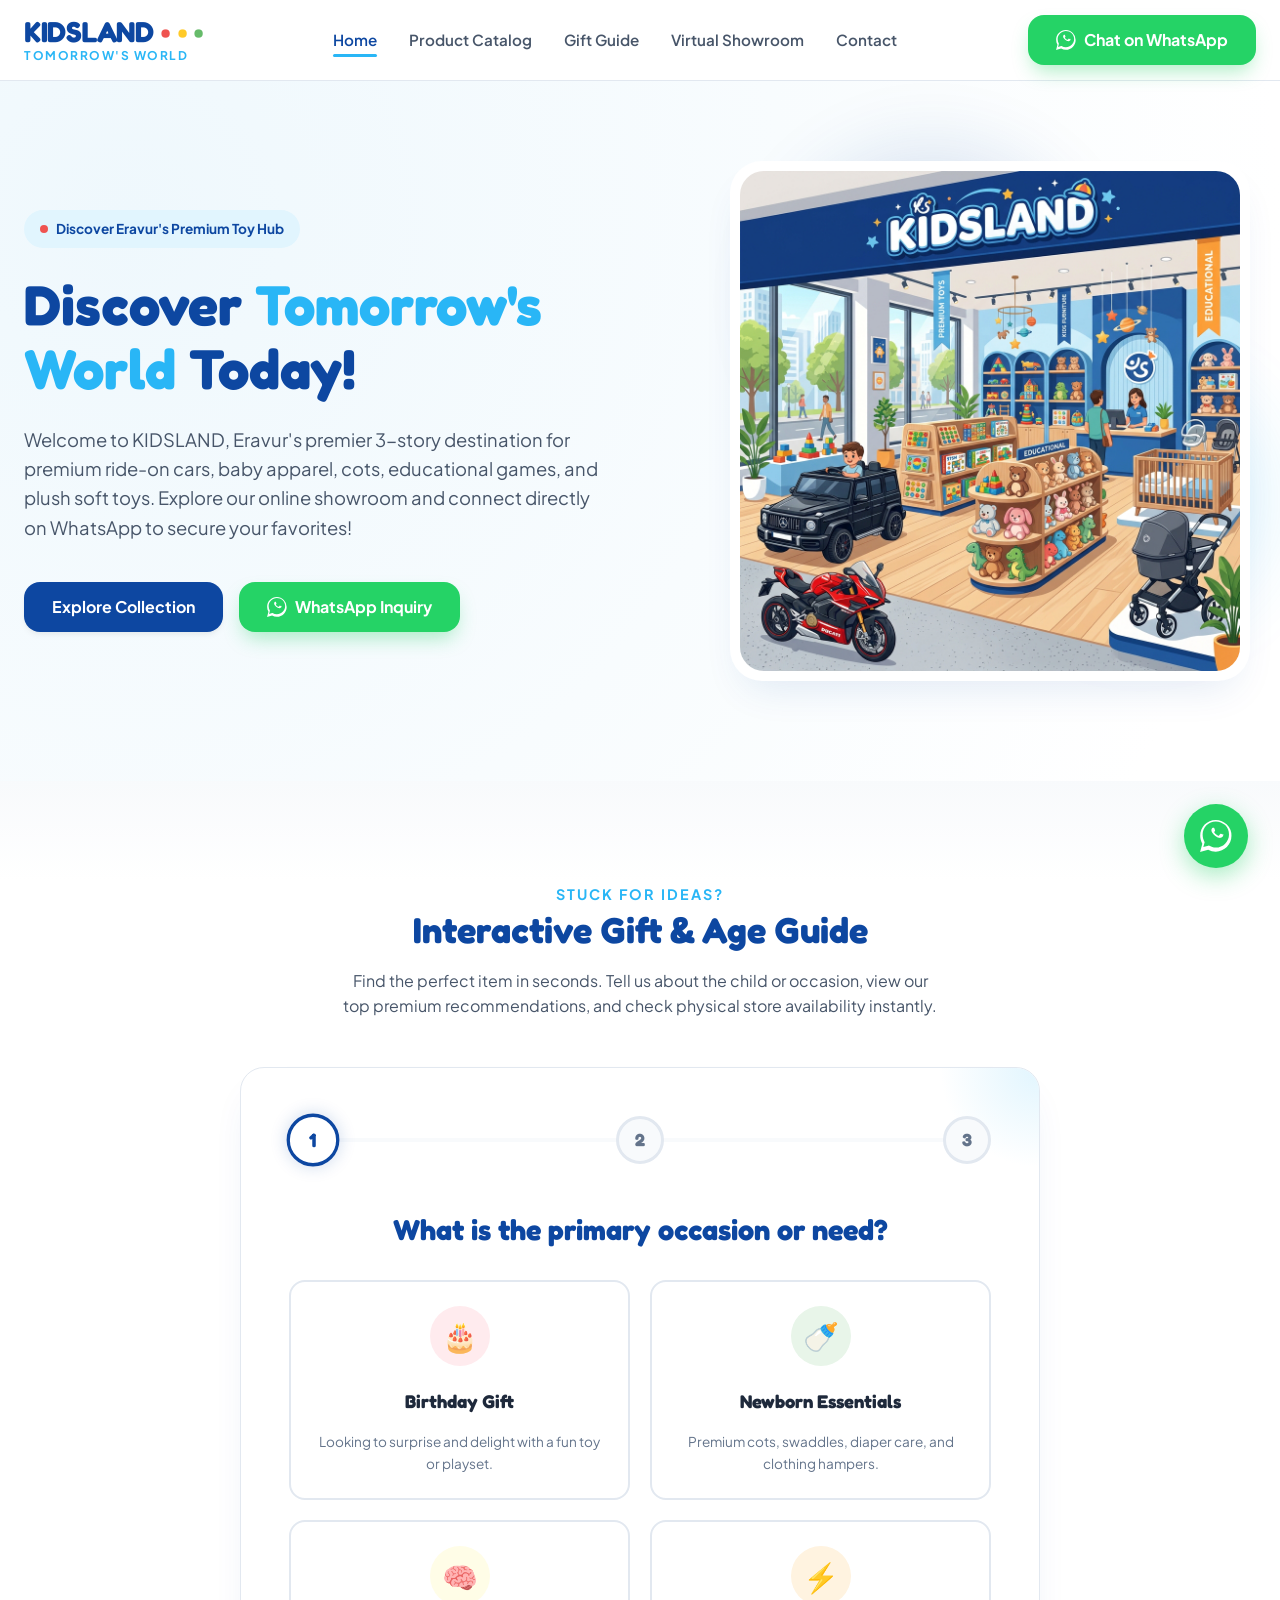
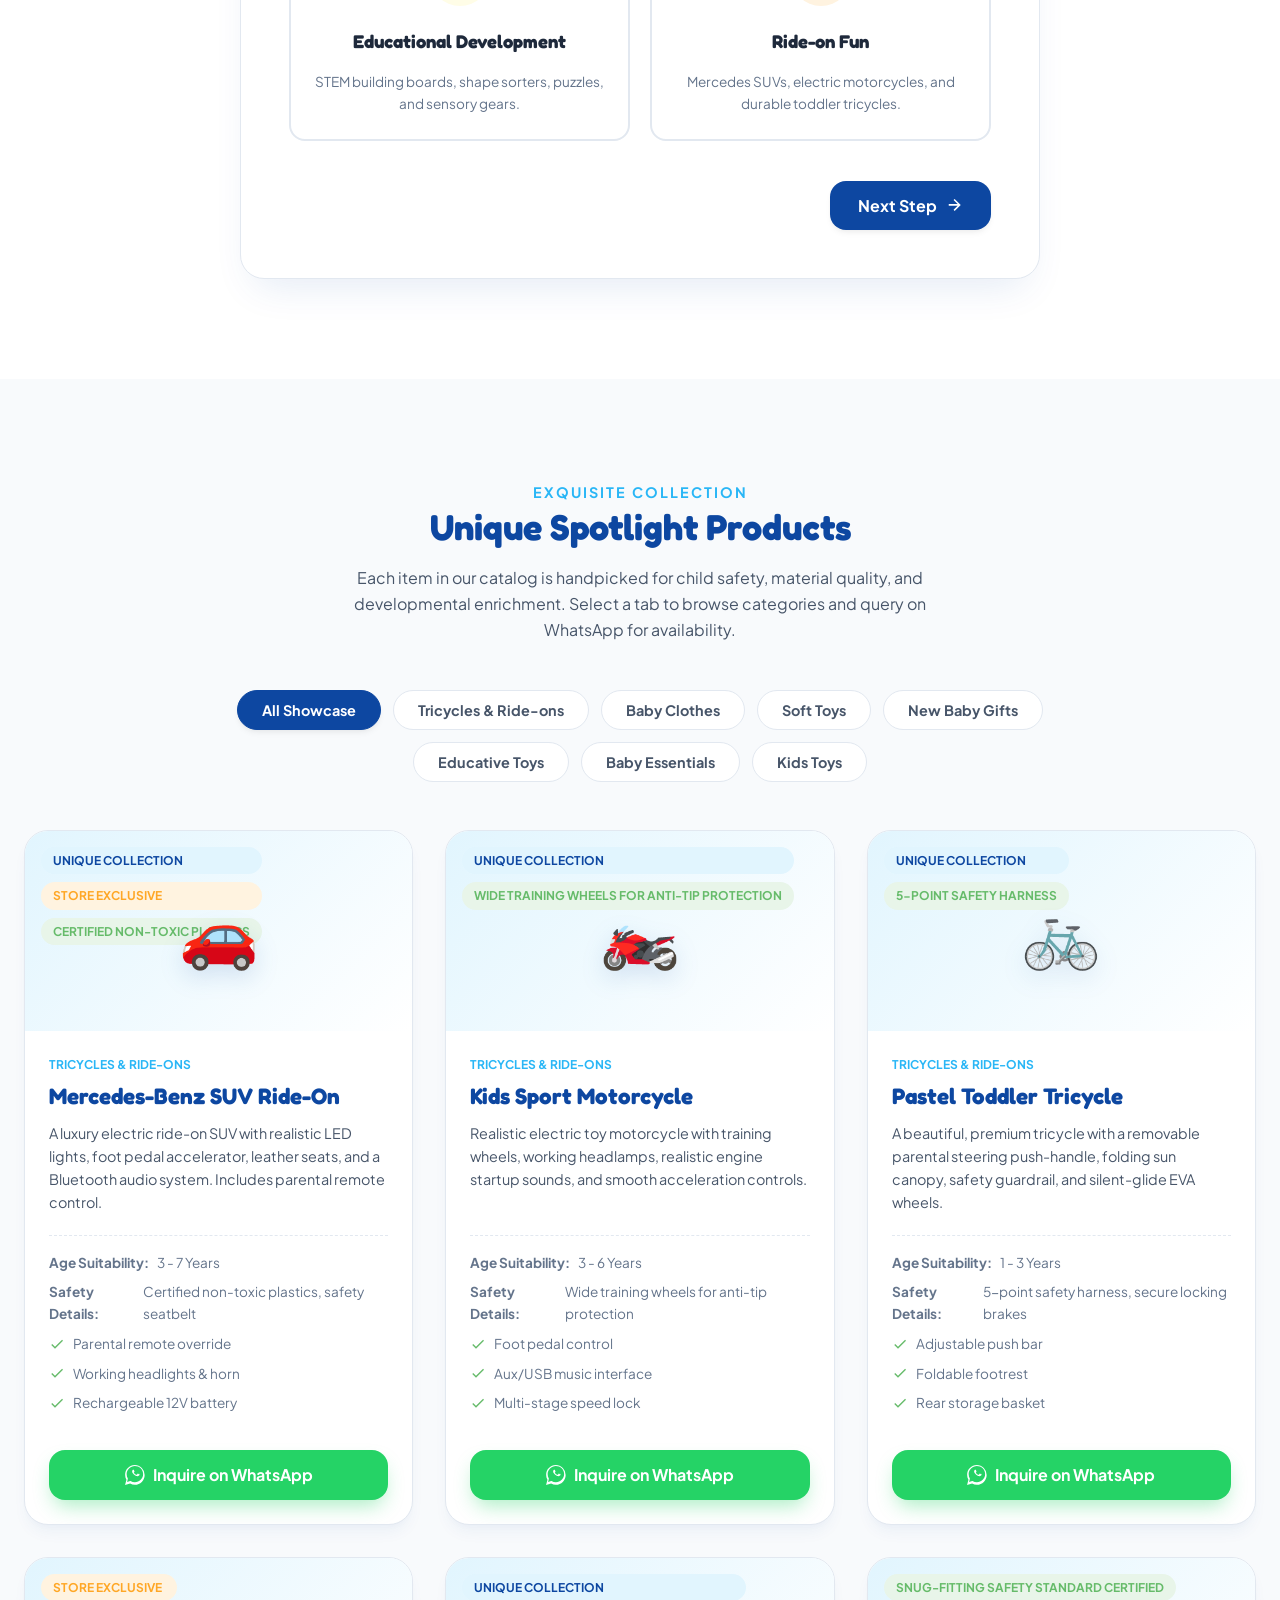
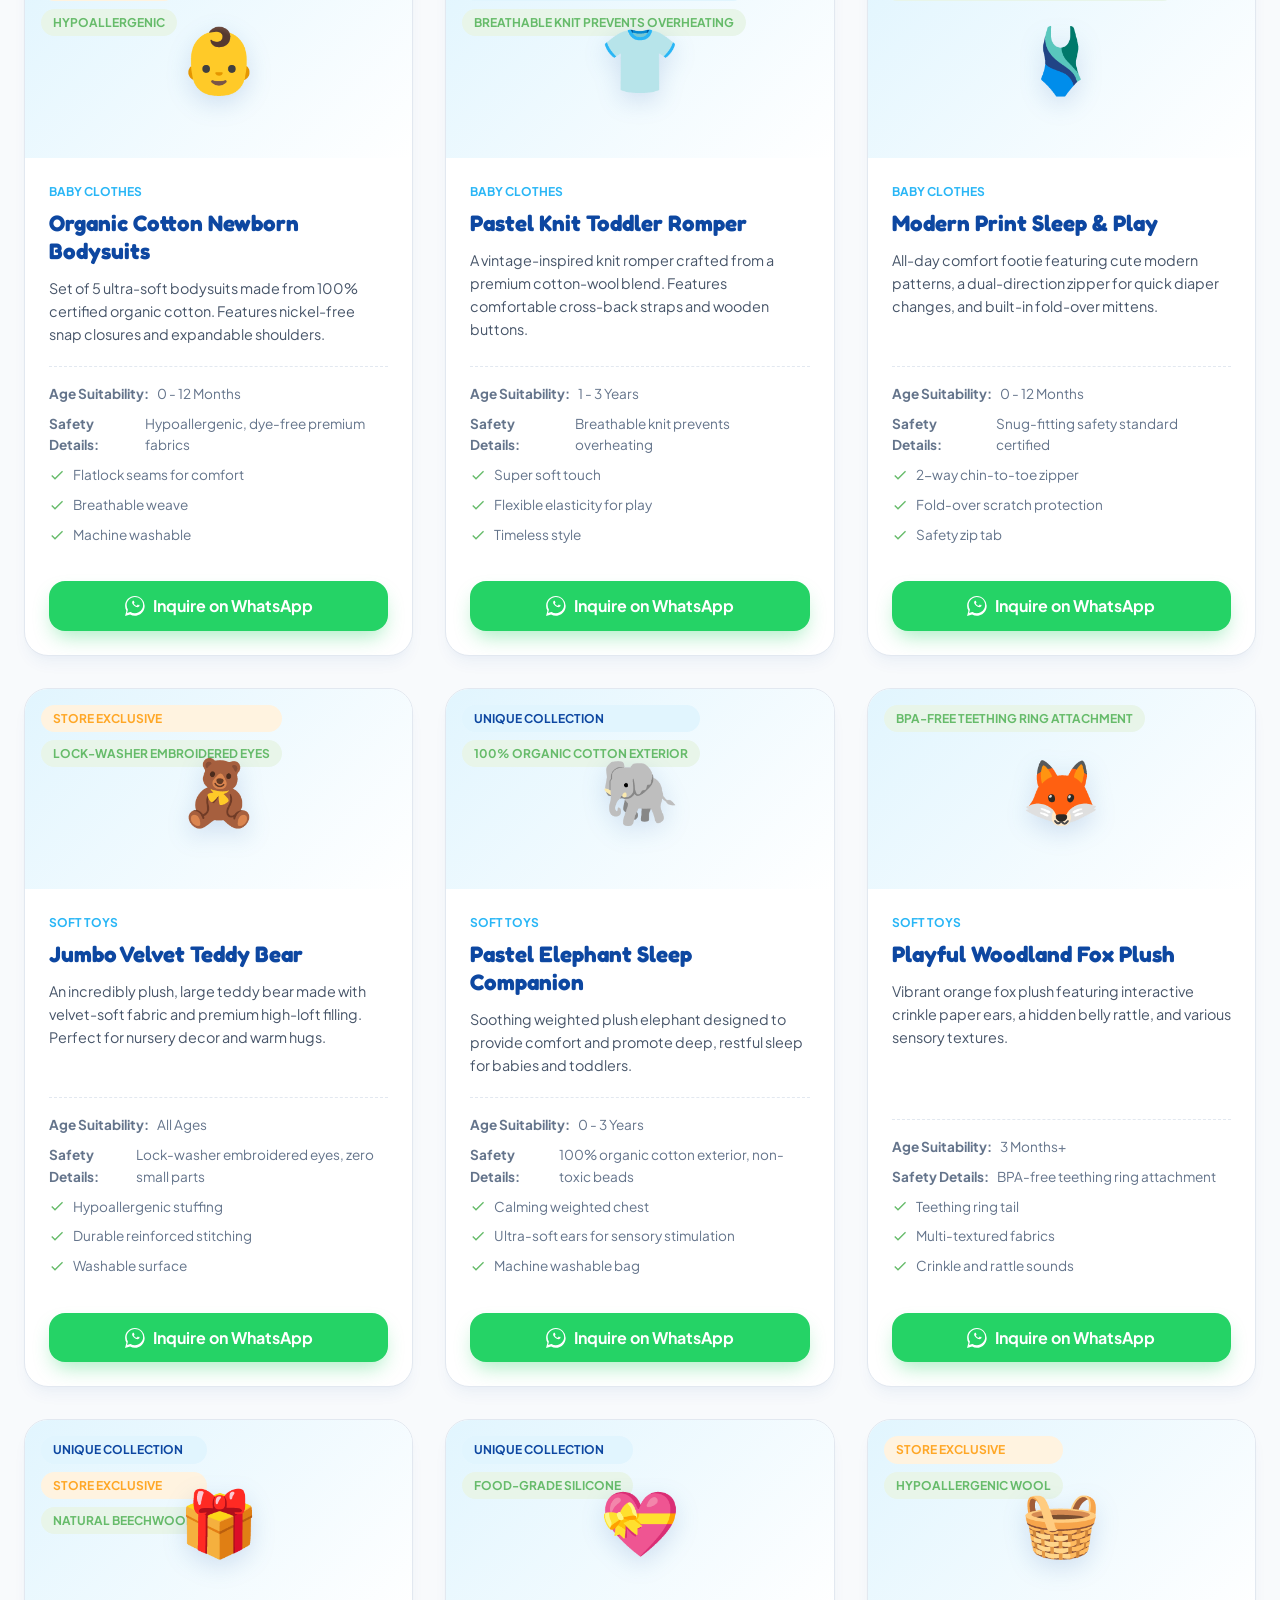
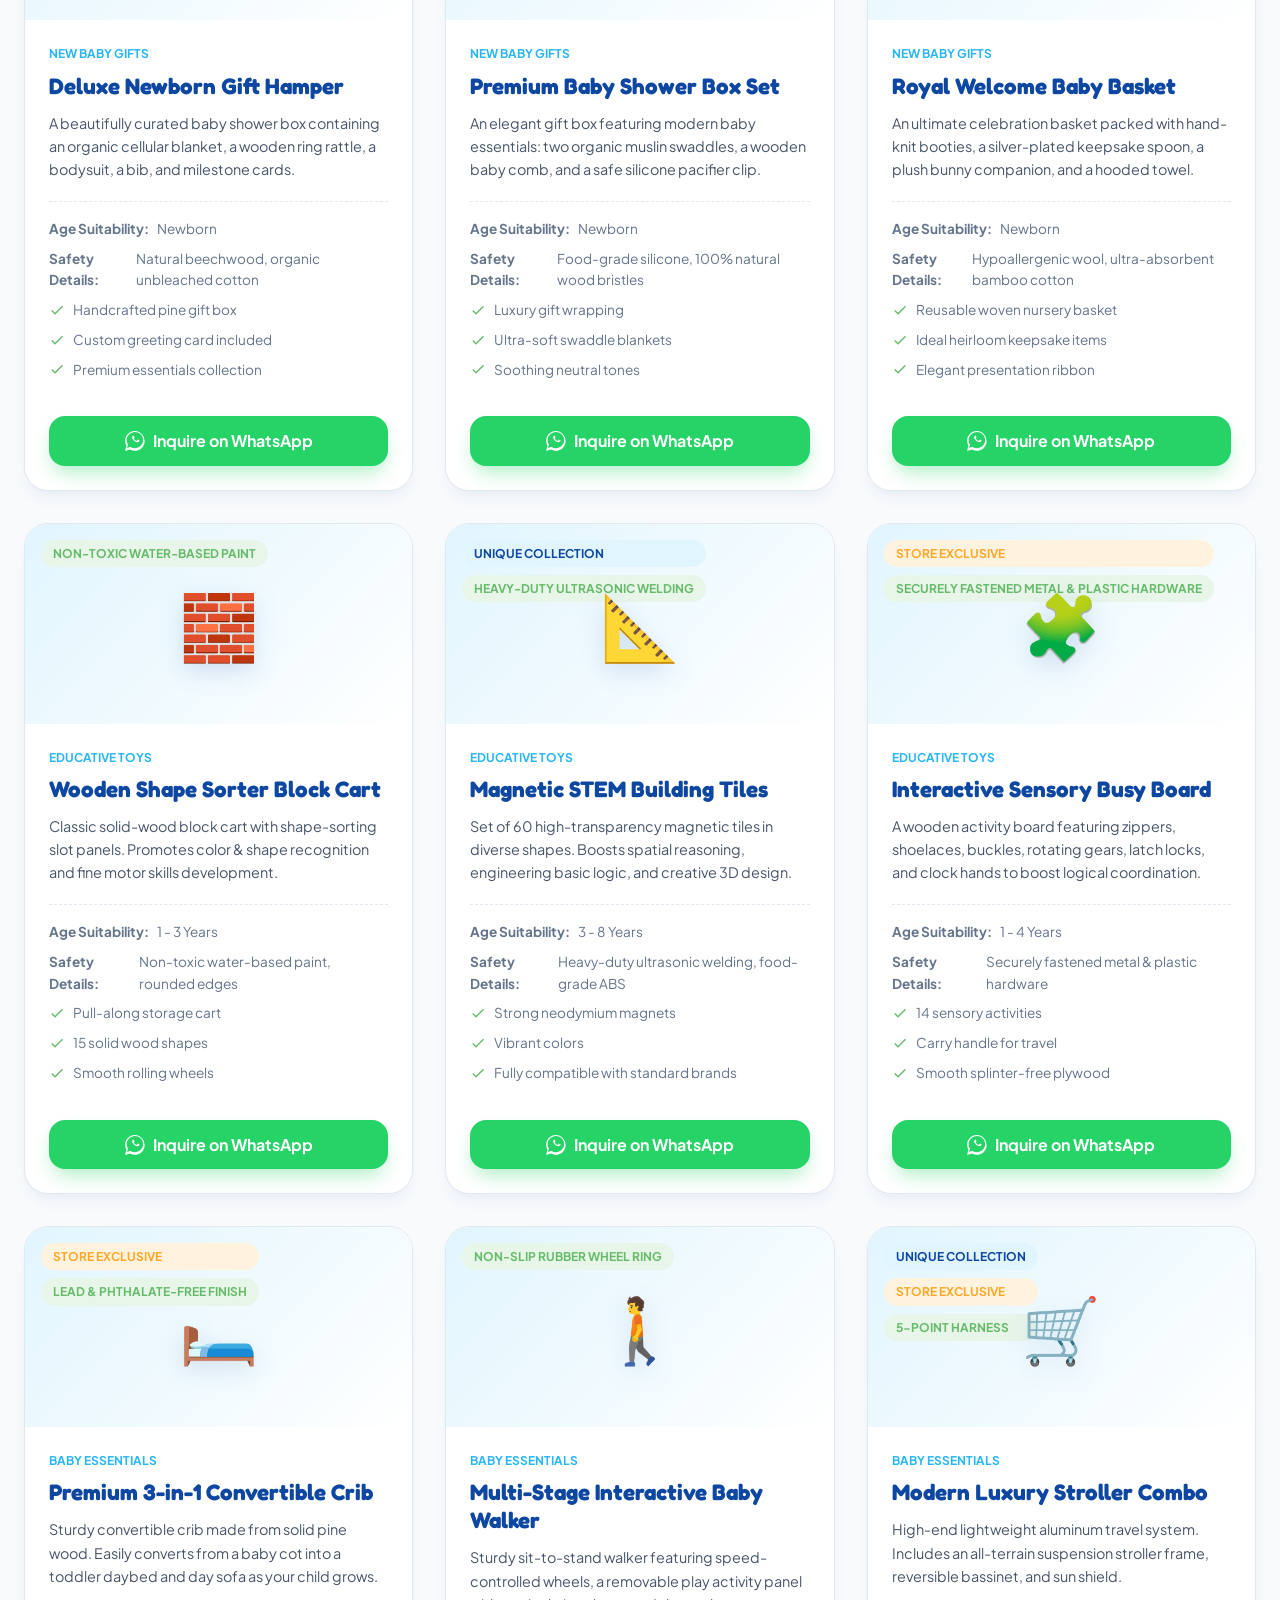
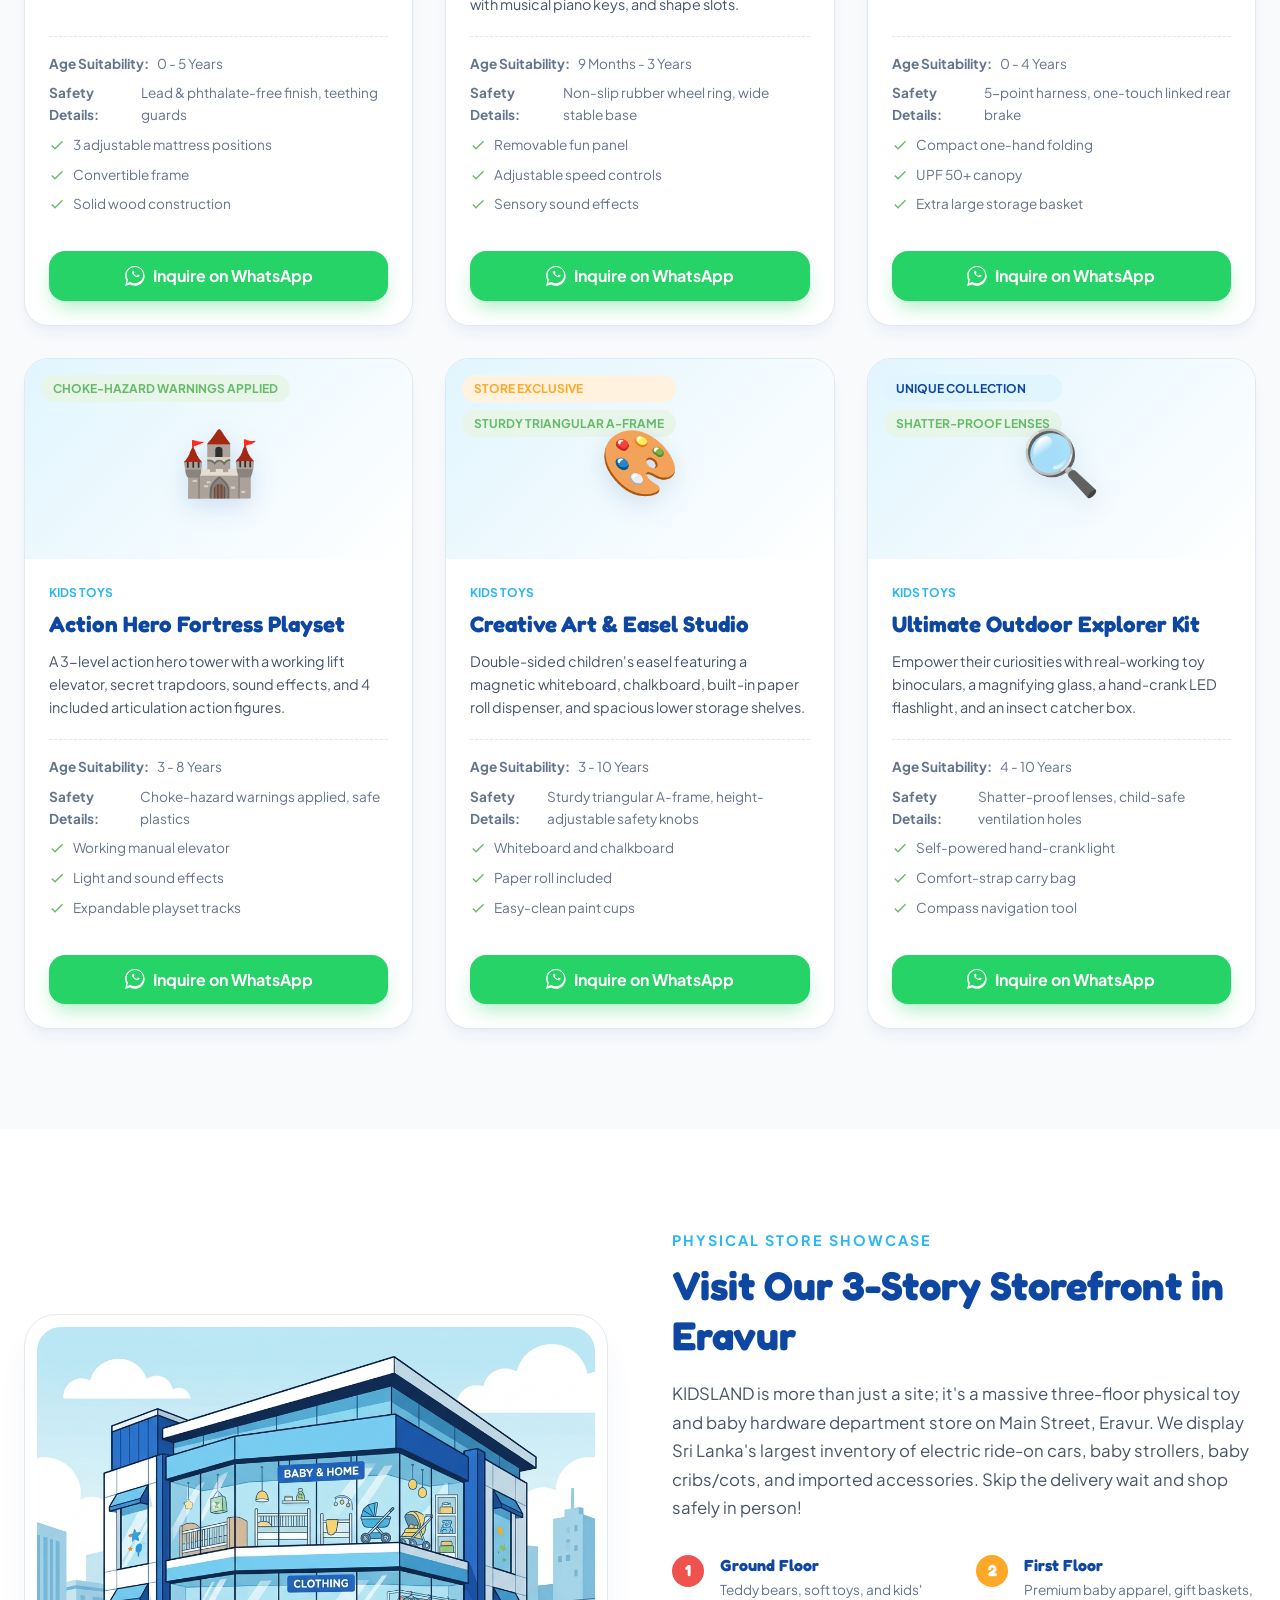
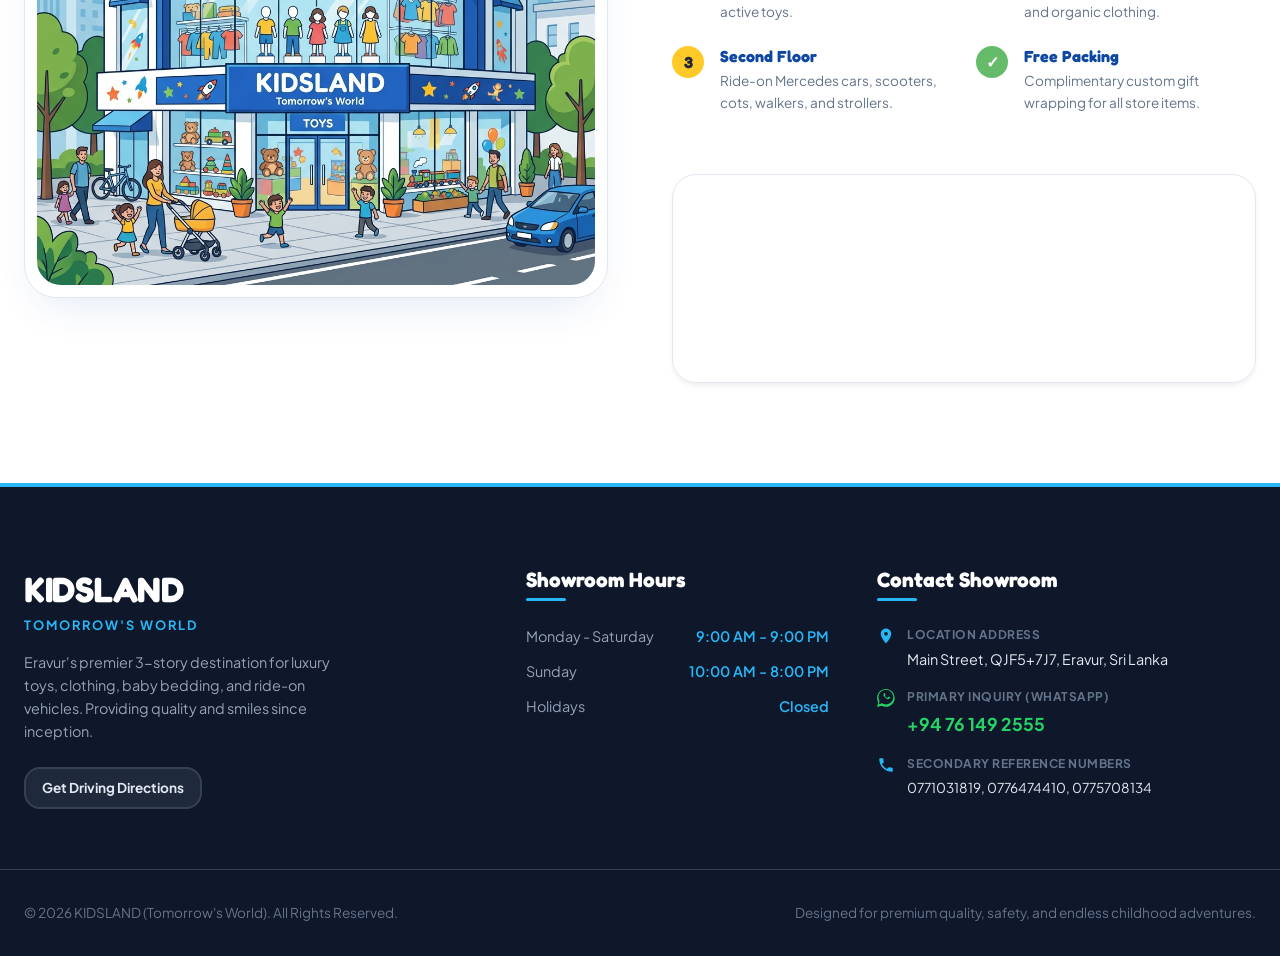
==== index.html @ 06175799 "Initial commit of Kids land" ====
<!DOCTYPE html>
<html lang="en">
<head>
  <meta charset="UTF-8">
  <meta name="viewport" content="width=device-width, initial-scale=1.0">
  <title>KIDSLAND - Tomorrow's World | Premium Toy Showroom & Baby Essentials</title>
  
  <!-- SEO Meta Tags -->
  <meta name="description" content="Discover Kids Land (Tomorrow's World) in Eravur, Sri Lanka. Explore three floors of premium kids' toys, ride-ons, baby clothes, cots, and essentials. Inquire on WhatsApp today.">
  <meta name="keywords" content="Kidsland Eravur, Tomorrows World Eravur, baby toys Eravur, premium baby cots Sri Lanka, kids ride on cars Eravur, baby clothes Eravur, Sri Lanka baby shop">
  <meta name="author" content="KIDSLAND">
  
  <!-- Open Graph / Facebook -->
  <meta property="og:type" content="website">
  <meta property="og:title" content="KIDSLAND - Tomorrow's World | Premium Toy Showroom">
  <meta property="og:description" content="Eravur's premier 3-story destination for premium kids' toys, ride-on cars, baby essentials, and gifts. Explore our showroom and inquire instantly on WhatsApp.">
  <meta property="og:image" content="assets/hero_showroom.png">
  
  <!-- Stylesheets -->
  <link rel="stylesheet" href="styles.css">
  
  <!-- Favicon placeholder (Uses high quality emoji svg) -->
  <link rel="icon" href="data:image/svg+xml,<svg xmlns=%22http://www.w3.org/2000/svg%22 viewBox=%220 0 100 100%22><text y=%22.9em%22 font-size=%2290%22>🧸</text></svg>">

  <!-- Local SEO Structured Data Schema -->
  <script type="application/ld+json">
  {
    "@context": "https://schema.org",
    "@type": "LocalBusiness",
    "name": "KIDSLAND",
    "alternateName": "Tomorrow's World",
    "image": [
      "https://www.yourdomain.com/assets/hero_showroom.png",
      "https://www.yourdomain.com/assets/storefront.png"
    ],
    "@id": "https://www.yourdomain.com/#localbusiness",
    "url": "https://www.yourdomain.com/",
    "telephone": "+94761492555",
    "priceRange": "$$",
    "address": {
      "@type": "PostalAddress",
      "streetAddress": "Main Street, QJF5+7J7",
      "addressLocality": "Eravur",
      "addressRegion": "Eastern Province",
      "postalCode": "30300",
      "addressCountry": "LK"
    },
    "geo": {
      "@type": "GeoCoordinates",
      "latitude": 7.773030,
      "longitude": 81.609062
    },
    "openingHoursSpecification": [
      {
        "@type": "OpeningHoursSpecification",
        "dayOfWeek": [
          "Monday",
          "Tuesday",
          "Wednesday",
          "Thursday",
          "Friday",
          "Saturday"
        ],
        "opens": "09:00",
        "closes": "21:00"
      },
      {
        "@type": "OpeningHoursSpecification",
        "dayOfWeek": "Sunday",
        "opens": "10:00",
        "closes": "20:00"
      }
    ],
    "contactPoint": {
      "@type": "ContactPoint",
      "telephone": "+94761492555",
      "contactType": "customer service",
      "contactOption": "WhatsAppInquiry",
      "availableLanguage": ["English", "Tamil", "Sinhala"]
    }
  }
  </script>
</head>
<body>

  <!-- Sticky Header & Navigation -->
  <header>
    <div class="container navbar">
      <a href="#" class="logo-container" id="logo">
        <h1 class="logo-main">
          KIDSLAND
          <span class="dot-red">•</span>
          <span class="dot-yellow">•</span>
          <span class="dot-green">•</span>
        </h1>
        <span class="logo-tagline">Tomorrow's World</span>
      </a>

      <nav>
        <ul class="nav-menu">
          <li><a href="#" class="nav-link active">Home</a></li>
          <li><a href="#showcase" class="nav-link">Product Catalog</a></li>
          <li><a href="#guide" class="nav-link">Gift Guide</a></li>
          <li><a href="#about" class="nav-link">Virtual Showroom</a></li>
          <li><a href="#contact" class="nav-link">Contact</a></li>
        </ul>
      </nav>

      <div class="nav-actions">
        <!-- Main WhatsApp Header CTA -->
        <a href="https://wa.me/94761492555?text=Hi%20Kidsland!%20I'm%20visiting%20your%20website%20and%20would%20like%20to%20chat%20about%20your%20latest%20arrivals." 
           target="_blank" 
           class="btn btn-whatsapp" 
           id="header-wa-cta">
          <svg viewBox="0 0 24 24"><path d="M.057 24l1.687-6.163c-1.041-1.804-1.588-3.849-1.587-5.946C.057 5.284 5.342 0 11.83 0c3.143.001 6.097 1.226 8.318 3.45A11.758 11.758 0 0 1 23.596 11.89c0 6.55-5.286 11.834-11.776 11.834-1.996-.001-3.957-.512-5.711-1.488L0 24zm6.59-4.837c1.66.986 3.298 1.503 5.233 1.504 5.438 0 9.864-4.422 9.866-9.859.001-2.634-1.023-5.11-2.883-6.97C16.945 2.08 14.476 1.055 11.84 1.055c-5.442 0-9.87 4.425-9.872 9.863-.001 2.01.523 3.978 1.52 5.715l-.994 3.633 3.731-.979zm11.168-7.836c-.29-.146-1.718-.847-1.984-.943-.265-.097-.459-.146-.653.146-.193.29-.75.943-.919 1.137-.168.193-.337.217-.627.072-1.288-.644-2.126-1.127-2.966-2.57-.223-.383.223-.356.638-1.182.073-.146.037-.272-.018-.383-.056-.11-.459-1.109-.628-1.517-.165-.397-.333-.343-.459-.349-.118-.006-.254-.007-.39-.007-.136 0-.356.051-.543.255-.187.204-.714.698-.714 1.701 0 1.004.73 1.974.832 2.11.102.136 1.436 2.193 3.479 3.073.486.209.865.334 1.161.428.489.155.934.133 1.286.08.392-.058 1.717-.701 1.959-1.378.243-.677.243-1.258.17-1.378-.073-.121-.265-.193-.555-.339z"/></svg>
          Chat on WhatsApp
        </a>
        <button class="mobile-menu-btn" aria-label="Toggle Menu">
          <span></span>
          <span></span>
          <span></span>
        </button>
      </div>
    </div>
  </header>

  <!-- Hero Section -->
  <section class="hero-section" id="home">
    <div class="container hero-grid">
      <div class="hero-content">
        <div class="hero-badge">
          <span></span> Discover Eravur's Premium Toy Hub
        </div>
        <h2 class="hero-title">Discover <span>Tomorrow's World</span> Today!</h2>
        <p class="hero-description">
          Welcome to KIDSLAND, Eravur's premier 3-story destination for premium ride-on cars, baby apparel, cots, educational games, and plush soft toys. Explore our online showroom and connect directly on WhatsApp to secure your favorites!
        </p>
        <div class="hero-actions">
          <a href="#showcase" class="btn btn-primary" id="hero-explore-btn">Explore Collection</a>
          <a href="https://wa.me/94761492555?text=Hi%20Kidsland!%20I%20saw%20your%20digital%20showroom.%20I%20would%20like%20to%20inquire%20about%20your%20product%20ranges%20and%20stock." 
             target="_blank" 
             class="btn btn-whatsapp" 
             id="hero-wa-inquiry">
            <svg viewBox="0 0 24 24"><path d="M.057 24l1.687-6.163c-1.041-1.804-1.588-3.849-1.587-5.946C.057 5.284 5.342 0 11.83 0c3.143.001 6.097 1.226 8.318 3.45A11.758 11.758 0 0 1 23.596 11.89c0 6.55-5.286 11.834-11.776 11.834-1.996-.001-3.957-.512-5.711-1.488L0 24zm6.59-4.837c1.66.986 3.298 1.503 5.233 1.504 5.438 0 9.864-4.422 9.866-9.859.001-2.634-1.023-5.11-2.883-6.97C16.945 2.08 14.476 1.055 11.84 1.055c-5.442 0-9.87 4.425-9.872 9.863-.001 2.01.523 3.978 1.52 5.715l-.994 3.633 3.731-.979zm11.168-7.836c-.29-.146-1.718-.847-1.984-.943-.265-.097-.459-.146-.653.146-.193.29-.75.943-.919 1.137-.168.193-.337.217-.627.072-1.288-.644-2.126-1.127-2.966-2.57-.223-.383.223-.356.638-1.182.073-.146.037-.272-.018-.383-.056-.11-.459-1.109-.628-1.517-.165-.397-.333-.343-.459-.349-.118-.006-.254-.007-.39-.007-.136 0-.356.051-.543.255-.187.204-.714.698-.714 1.701 0 1.004.73 1.974.832 2.11.102.136 1.436 2.193 3.479 3.073.486.209.865.334 1.161.428.489.155.934.133 1.286.08.392-.058 1.717-.701 1.959-1.378.243-.677.243-1.258.17-1.378-.073-.121-.265-.193-.555-.339z"/></svg>
            WhatsApp Inquiry
          </a>
        </div>
      </div>
      <div class="hero-visual">
        <div class="hero-image-wrapper">
          <img src="assets/hero_showroom.png" alt="Kids Land Showroom Illustration" class="hero-image">
        </div>
        <div class="hero-bg-shapes">
          <div class="shape shape-1"></div>
          <div class="shape shape-2"></div>
        </div>
      </div>
    </div>
  </section>

  <!-- Interactive Age & Gift Guide -->
  <section class="guide-section" id="guide">
    <div class="container">
      <div class="text-center">
        <span class="section-subtitle">Stuck for ideas?</span>
        <h2 class="section-title">Interactive Gift & Age Guide</h2>
        <p class="section-description">
          Find the perfect item in seconds. Tell us about the child or occasion, view our top premium recommendations, and check physical store availability instantly.
        </p>
      </div>

      <div class="wizard-card">
        <!-- Progress Steps -->
        <div class="wizard-progress">
          <div class="progress-line"></div>
          <div class="progress-step active" id="p-step-1">1</div>
          <div class="progress-step" id="p-step-2">2</div>
          <div class="progress-step" id="p-step-3">3</div>
        </div>

        <!-- Step 1: Occasion / Need -->
        <div class="wizard-step active" data-step="1">
          <h3 class="wizard-question">What is the primary occasion or need?</h3>
          <div class="wizard-options">
            <div class="option-card opt-1" data-value="birthday">
              <div class="option-icon">🎂</div>
              <h4 class="option-title">Birthday Gift</h4>
              <p class="option-desc">Looking to surprise and delight with a fun toy or playset.</p>
            </div>
            <div class="option-card opt-2" data-value="newborn">
              <div class="option-icon">🍼</div>
              <h4 class="option-title">Newborn Essentials</h4>
              <p class="option-desc">Premium cots, swaddles, diaper care, and clothing hampers.</p>
            </div>
            <div class="option-card opt-3" data-value="educational">
              <div class="option-icon">🧠</div>
              <h4 class="option-title">Educational Development</h4>
              <p class="option-desc">STEM building boards, shape sorters, puzzles, and sensory gears.</p>
            </div>
            <div class="option-card opt-4" data-value="rideon">
              <div class="option-icon">⚡</div>
              <h4 class="option-title">Ride-on Fun</h4>
              <p class="option-desc">Mercedes SUVs, electric motorcycles, and durable toddler tricycles.</p>
            </div>
          </div>
        </div>

        <!-- Step 2: Age Group -->
        <div class="wizard-step" data-step="2">
          <h3 class="wizard-question">Select the child's age group:</h3>
          <div class="wizard-options">
            <div class="option-card opt-1" data-value="infant">
              <div class="option-icon">🍼</div>
              <h4 class="option-title">Infant (0-12 Months)</h4>
              <p class="option-desc">Cots, sleep companions, soft fabrics, and simple grip rattles.</p>
            </div>
            <div class="option-card opt-2" data-value="toddler">
              <div class="option-icon">🧸</div>
              <h4 class="option-title">Toddler (1-3 Years)</h4>
              <p class="option-desc">Tricycles, shape sorters, plush toys, and rompers.</p>
            </div>
            <div class="option-card opt-3" data-value="preschooler">
              <div class="option-icon">🎨</div>
              <h4 class="option-title">Preschooler (3-5 Years)</h4>
              <p class="option-desc">Ride-ons, STEM tiles, sensory busy boards, and art easels.</p>
            </div>
            <div class="option-card opt-4" data-value="bigkids">
              <div class="option-icon">🎒</div>
              <h4 class="option-title">Big Kids (5+ Years)</h4>
              <p class="option-desc">Action figure fortresses, outdoor kits, and electric motorbikes.</p>
            </div>
          </div>
        </div>

        <!-- Step 3: Recommendation Display -->
        <div class="wizard-step" data-step="3">
          <h3 class="wizard-question">Our Premium Showroom Recommendations</h3>
          <div class="recommendations-container">
            <!-- Dynamic items rendered via JS -->
          </div>
          <button id="wizard-reset-btn" class="btn btn-secondary guide-reset-btn">
            Start Over
          </button>
        </div>

        <!-- Wizard Nav Actions -->
        <div class="wizard-nav">
          <button id="wizard-prev-btn" class="btn btn-secondary" style="visibility: hidden;">
            <svg viewBox="0 0 24 24" width="18" height="18" fill="currentColor" style="transform: rotate(180deg);"><path d="M5 13h11.86l-5.43 5.43 1.42 1.42L21 12 12.85 3.85l-1.42 1.42 5.43 5.43H5v2z"/></svg> 
            Back
          </button>
          <button id="wizard-next-btn" class="btn btn-primary" disabled>
            Next Step 
            <svg viewBox="0 0 24 24" width="18" height="18" fill="currentColor"><path d="M5 13h11.86l-5.43 5.43 1.42 1.42L21 12 12.85 3.85l-1.42 1.42 5.43 5.43H5v2z"/></svg>
          </button>
        </div>
      </div>
    </div>
  </section>

  <!-- Product Showcase & Grid -->
  <section class="showcase-section" id="showcase">
    <div class="container">
      <div class="text-center">
        <span class="section-subtitle">Exquisite collection</span>
        <h2 class="section-title">Unique Spotlight Products</h2>
        <p class="section-description">
          Each item in our catalog is handpicked for child safety, material quality, and developmental enrichment. Select a tab to browse categories and query on WhatsApp for availability.
        </p>
      </div>

      <!-- Tab Categories Navigation -->
      <div class="tab-container">
        <button class="tab-btn active" data-filter="all">All Showcase</button>
        <button class="tab-btn" data-filter="tricycles-rideons">Tricycles & Ride-ons</button>
        <button class="tab-btn" data-filter="baby-clothes">Baby Clothes</button>
        <button class="tab-btn" data-filter="soft-toys">Soft Toys</button>
        <button class="tab-btn" data-filter="baby-gifts">New Baby Gifts</button>
        <button class="tab-btn" data-filter="educative-toys">Educative Toys</button>
        <button class="tab-btn" data-filter="baby-essentials">Baby Essentials</button>
        <button class="tab-btn" data-filter="kids-toys">Kids Toys</button>
      </div>

      <!-- Product Cards Grid -->
      <div class="product-grid">
        <!-- Rendered dynamically by JavaScript -->
      </div>
    </div>
  </section>

  <!-- Store Promotion & Trust Section (3-Story Preview) -->
  <section class="promo-section" id="about">
    <div class="container promo-grid">
      <div class="promo-image-container">
        <img src="assets/storefront.png" alt="Kids Land 3-Story Department Store" class="promo-image">
      </div>
      <div class="promo-content">
        <span class="promo-tagline">Physical Store Showcase</span>
        <h2 class="promo-title">Visit Our 3-Story Storefront in Eravur</h2>
        <p class="promo-desc">
          KIDSLAND is more than just a site; it's a massive three-floor physical toy and baby hardware department store on Main Street, Eravur. We display Sri Lanka's largest inventory of electric ride-on cars, baby strollers, baby cribs/cots, and imported accessories. Skip the delivery wait and shop safely in person!
        </p>

        <!-- Feature Points -->
        <div class="features-grid">
          <div class="feature-item">
            <div class="feature-dot fd-1">1</div>
            <div class="feature-text">
              <h4>Ground Floor</h4>
              <p>Teddy bears, soft toys, and kids' active toys.</p>
            </div>
          </div>
          <div class="feature-item">
            <div class="feature-dot fd-2">2</div>
            <div class="feature-text">
              <h4>First Floor</h4>
              <p>Premium baby apparel, gift baskets, and organic clothing.</p>
            </div>
          </div>
          <div class="feature-item">
            <div class="feature-dot fd-3">3</div>
            <div class="feature-text">
              <h4>Second Floor</h4>
              <p>Ride-on Mercedes cars, scooters, cots, walkers, and strollers.</p>
            </div>
          </div>
          <div class="feature-item">
            <div class="feature-dot fd-4">✓</div>
            <div class="feature-text">
              <h4>Free Packing</h4>
              <p>Complimentary custom gift wrapping for all store items.</p>
            </div>
          </div>
        </div>

        <!-- Google Map Integration -->
        <div class="map-container">
          <iframe 
            src="https://maps.google.com/maps?q=KIDSLAND%20(Tomorrow's%20World)%2C%20QJF5%2B7J7%2C%20Eravur&t=&z=17&ie=UTF8&iwloc=&output=embed" 
            width="100%" 
            height="200" 
            style="border:0;" 
            allowfullscreen="" 
            loading="lazy" 
            referrerpolicy="no-referrer-when-downgrade"
            title="Kids Land Eravur Location Map">
          </iframe>
        </div>
      </div>
    </div>
  </section>

  <!-- Layout-Rich Footer -->
  <footer id="contact">
    <div class="container footer-grid">
      <!-- Brand & Directions -->
      <div class="footer-brand">
        <h3 class="footer-brand-title">KIDSLAND</h3>
        <span class="footer-brand-tagline">Tomorrow's World</span>
        <p class="footer-brand-desc">
          Eravur's premier 3-story destination for luxury toys, clothing, baby bedding, and ride-on vehicles. Providing quality and smiles since inception.
        </p>
        <a href="https://maps.google.com/?q=KIDSLAND%20(Tomorrow's%20World)%2C%20QJF5%2B7J7%2C%20Eravur" 
           target="_blank" 
           class="btn btn-secondary" 
           style="background-color: #1E293B; border-color: #334155; color: #E2E8F0; align-self: flex-start; margin-top: 8px; font-size: 0.85rem; padding: 8px 16px;">
          Get Driving Directions
        </a>
      </div>

      <!-- Opening Hours -->
      <div>
        <h4 class="footer-hours-title">Showroom Hours</h4>
        <ul class="hours-list">
          <li><span>Monday - Saturday</span> <span class="highlight">9:00 AM - 9:00 PM</span></li>
          <li><span>Sunday</span> <span class="highlight">10:00 AM - 8:00 PM</span></li>
          <li><span>Holidays</span> <span class="highlight">Closed</span></li>
        </ul>
      </div>

      <!-- Contact Information -->
      <div>
        <h4 class="footer-contact-title">Contact Showroom</h4>
        <ul class="footer-contact-list">
          <li class="contact-item">
            <div class="contact-icon">
              <!-- Location Icon -->
              <svg viewBox="0 0 24 24"><path d="M12 2C8.13 2 5 5.13 5 9c0 5.25 7 13 7 13s7-7.75 7-13c0-3.87-3.13-7-7-7zm0 9.5c-1.38 0-2.5-1.12-2.5-2.5s1.12-2.5 2.5-2.5 2.5 1.12 2.5 2.5-1.12 2.5-2.5 2.5z"/></svg>
            </div>
            <div class="contact-info">
              <span class="contact-label">Location Address</span>
              <span class="contact-value">Main Street, QJF5+7J7, Eravur, Sri Lanka</span>
            </div>
          </li>
          <li class="contact-item">
            <div class="contact-icon" style="color: var(--whatsapp);">
              <!-- Phone / WA Icon -->
              <svg viewBox="0 0 24 24"><path d="M.057 24l1.687-6.163c-1.041-1.804-1.588-3.849-1.587-5.946C.057 5.284 5.342 0 11.83 0c3.143.001 6.097 1.226 8.318 3.45A11.758 11.758 0 0 1 23.596 11.89c0 6.55-5.286 11.834-11.776 11.834-1.996-.001-3.957-.512-5.711-1.488L0 24zm6.59-4.837c1.66.986 3.298 1.503 5.233 1.504 5.438 0 9.864-4.422 9.866-9.859.001-2.634-1.023-5.11-2.883-6.97C16.945 2.08 14.476 1.055 11.84 1.055c-5.442 0-9.87 4.425-9.872 9.863-.001 2.01.523 3.978 1.52 5.715l-.994 3.633 3.731-.979zm11.168-7.836c-.29-.146-1.718-.847-1.984-.943-.265-.097-.459-.146-.653.146-.193.29-.75.943-.919 1.137-.168.193-.337.217-.627.072-1.288-.644-2.126-1.127-2.966-2.57-.223-.383.223-.356.638-1.182.073-.146.037-.272-.018-.383-.056-.11-.459-1.109-.628-1.517-.165-.397-.333-.343-.459-.349-.118-.006-.254-.007-.39-.007-.136 0-.356.051-.543.255-.187.204-.714.698-.714 1.701 0 1.004.73 1.974.832 2.11.102.136 1.436 2.193 3.479 3.073.486.209.865.334 1.161.428.489.155.934.133 1.286.08.392-.058 1.717-.701 1.959-1.378.243-.677.243-1.258.17-1.378-.073-.121-.265-.193-.555-.339z"/></svg>
            </div>
            <div class="contact-info">
              <span class="contact-label">Primary Inquiry (WhatsApp)</span>
              <span class="contact-value primary-num">+94 76 149 2555</span>
            </div>
          </li>
          <li class="contact-item">
            <div class="contact-icon">
              <!-- Tel Icon -->
              <svg viewBox="0 0 24 24"><path d="M6.62 10.79c1.44 2.83 3.76 5.14 6.59 6.59l2.2-2.2c.27-.27.67-.36 1.02-.24 1.12.37 2.33.57 3.57.57.55 0 1 .45 1 1V20c0 .55-.45 1-1 1-9.39 0-17-7.61-17-17 0-.55.45-1 1-1h3.5c.55 0 1 .45 1 1 0 1.25.2 2.45.57 3.57.11.35.03.74-.25 1.02l-2.2 2.2z"/></svg>
            </div>
            <div class="contact-info">
              <span class="contact-label">Secondary Reference Numbers</span>
              <span class="contact-value" style="font-size: 0.85rem;">0771031819, 0776474410, 0775708134</span>
            </div>
          </li>
        </ul>
      </div>
    </div>

    <!-- Bottom Copyright -->
    <div class="container footer-bottom">
      <p>&copy; 2026 KIDSLAND (Tomorrow's World). All Rights Reserved.</p>
      <p>Designed for premium quality, safety, and endless childhood adventures.</p>
    </div>
  </footer>

  <!-- Floating WhatsApp Widget -->
  <div class="floating-whatsapp">
    <div class="wa-tooltip">Inquire on WhatsApp</div>
    <a href="https://wa.me/94761492555?text=Hi%20Kidsland!%20I%20am%20exploring%20your%20digital%20showroom%20and%20have%20a%20question%20about%20your%20items." 
       target="_blank" 
       class="wa-widget-btn" 
       aria-label="Chat on WhatsApp"
       id="floating-wa-widget">
      <svg viewBox="0 0 24 24"><path d="M.057 24l1.687-6.163c-1.041-1.804-1.588-3.849-1.587-5.946C.057 5.284 5.342 0 11.83 0c3.143.001 6.097 1.226 8.318 3.45A11.758 11.758 0 0 1 23.596 11.89c0 6.55-5.286 11.834-11.776 11.834-1.996-.001-3.957-.512-5.711-1.488L0 24zm6.59-4.837c1.66.986 3.298 1.503 5.233 1.504 5.438 0 9.864-4.422 9.866-9.859.001-2.634-1.023-5.11-2.883-6.97C16.945 2.08 14.476 1.055 11.84 1.055c-5.442 0-9.87 4.425-9.872 9.863-.001 2.01.523 3.978 1.52 5.715l-.994 3.633 3.731-.979zm11.168-7.836c-.29-.146-1.718-.847-1.984-.943-.265-.097-.459-.146-.653.146-.193.29-.75.943-.919 1.137-.168.193-.337.217-.627.072-1.288-.644-2.126-1.127-2.966-2.57-.223-.383.223-.356.638-1.182.073-.146.037-.272-.018-.383-.056-.11-.459-1.109-.628-1.517-.165-.397-.333-.343-.459-.349-.118-.006-.254-.007-.39-.007-.136 0-.356.051-.543.255-.187.204-.714.698-.714 1.701 0 1.004.73 1.974.832 2.11.102.136 1.436 2.193 3.479 3.073.486.209.865.334 1.161.428.489.155.934.133 1.286.08.392-.058 1.717-.701 1.959-1.378.243-.677.243-1.258.17-1.378-.073-.121-.265-.193-.555-.339z"/></svg>
    </a>
  </div>

  <!-- Scripts -->
  <script src="app.js"></script>
</body>
</html>
---- styles.css ----
/*
 * KIDSLAND - Tomorrow's World CSS Design System
 * Modern, Playful, and Premium UI/UX Styling
 */

@import url('https://fonts.googleapis.com/css2?family=Fredoka:wght@400;500;600;700&family=Plus+Jakarta+Sans:wght@400;500;600;700;800&display=swap');

:root {
  /* Brand Colors */
  --primary: #0D47A1;
  /* Deep Royal Blue from storefront name */
  --primary-hover: #0a3d8a;
  --secondary: #29B6F6;
  /* Crisp Sky Blue */
  --secondary-hover: #03a9f4;
  --secondary-light: #E1F5FE;
  /* Light sky blue background */
  --whatsapp: #25D366;
  /* Official WhatsApp Green for conversions */
  --whatsapp-hover: #20BA5A;

  /* Playful Accents (From physical storefront sign icons) */
  --accent-red: #EF5350;
  --accent-green: #66BB6A;
  --accent-yellow: #FFCA28;
  --accent-orange: #FFA726;
  --accent-purple: #AB47BC;

  /* Neutral Palette */
  --text-dark: #1E293B;
  /* Sleek charcoal for premium feel */
  --text-medium: #475569;
  --text-light: #64748B;
  --bg-light: #F8FAFC;
  --bg-white: #FFFFFF;
  --border-color: #E2E8F0;

  /* Fonts */
  --font-header: 'Fredoka', sans-serif;
  --font-body: 'Plus Jakarta Sans', sans-serif;

  /* Dimensions & Spacing */
  --border-radius-sm: 8px;
  --border-radius-md: 16px;
  --border-radius-lg: 24px;
  --border-radius-xl: 32px;

  /* Shadows & Elevations */
  --shadow-sm: 0 1px 3px rgba(0, 0, 0, 0.1);
  --shadow-md: 0 4px 6px -1px rgba(0, 0, 0, 0.05), 0 2px 4px -1px rgba(0, 0, 0, 0.03);
  --shadow-lg: 0 10px 15px -3px rgba(13, 71, 161, 0.05), 0 4px 6px -2px rgba(13, 71, 161, 0.02);
  --shadow-premium: 0 20px 40px -15px rgba(13, 71, 161, 0.12);
  --shadow-whatsapp: 0 10px 20px -5px rgba(37, 211, 102, 0.4);

  /* Animations */
  --transition-fast: 0.15s ease;
  --transition-normal: 0.3s cubic-bezier(0.4, 0, 0.2, 1);
  --transition-slow: 0.5s cubic-bezier(0.4, 0, 0.2, 1);
}

/* Reset & Base Styles */
*,
*::before,
*::after {
  box-sizing: border-box;
  margin: 0;
  padding: 0;
}

html {
  scroll-behavior: smooth;
  font-family: var(--font-body);
  color: var(--text-dark);
  background-color: var(--bg-light);
  line-height: 1.6;
}

body {
  overflow-x: hidden;
}

h1,
h2,
h3,
h4,
h5,
h6 {
  font-family: var(--font-header);
  font-weight: 700;
  line-height: 1.25;
}

a {
  color: inherit;
  text-decoration: none;
  transition: var(--transition-fast);
}

/* Common Components & Utilities */
.container {
  width: 100%;
  max-width: 1280px;
  margin: 0 auto;
  padding: 0 24px;
}

.btn {
  display: inline-flex;
  align-items: center;
  justify-content: center;
  gap: 8px;
  padding: 12px 28px;
  font-family: var(--font-body);
  font-weight: 700;
  font-size: 1rem;
  border-radius: var(--border-radius-md);
  border: none;
  cursor: pointer;
  transition: var(--transition-normal);
  text-align: center;
}

.btn-primary {
  background-color: var(--primary);
  color: var(--bg-white);
  box-shadow: var(--shadow-md);
}

.btn-primary:hover {
  background-color: var(--primary-hover);
  transform: translateY(-2px);
  box-shadow: var(--shadow-lg);
}

.btn-secondary {
  background-color: var(--secondary-light);
  color: var(--primary);
  border: 2px solid var(--secondary-light);
}

.btn-secondary:hover {
  background-color: var(--secondary);
  color: var(--bg-white);
  border-color: var(--secondary);
  transform: translateY(-2px);
}

.btn-whatsapp {
  background-color: var(--whatsapp);
  color: var(--bg-white);
  box-shadow: var(--shadow-whatsapp);
}

.btn-whatsapp:hover {
  background-color: var(--whatsapp-hover);
  transform: translateY(-2px);
  box-shadow: 0 12px 24px -5px rgba(37, 211, 102, 0.6);
}

.btn-whatsapp svg {
  fill: currentColor;
  width: 20px;
  height: 20px;
}

/* Badge System */
.badge {
  display: inline-block;
  padding: 4px 12px;
  font-size: 0.75rem;
  font-weight: 700;
  border-radius: 9999px;
  text-transform: uppercase;
}

.badge-unique {
  background-color: var(--secondary-light);
  color: var(--primary);
}

.badge-exclusive {
  background-color: #FFF3E0;
  color: var(--accent-orange);
}

.badge-safety {
  background-color: #E8F5E9;
  color: var(--accent-green);
}

/* Typography Helpers */
.text-center {
  text-align: center;
}

.section-subtitle {
  color: var(--secondary);
  text-transform: uppercase;
  font-size: 0.9rem;
  letter-spacing: 2px;
  font-weight: 700;
  margin-bottom: 8px;
}

.section-title {
  font-size: 2.25rem;
  margin-bottom: 16px;
  color: var(--primary);
}

.section-description {
  max-width: 600px;
  margin: 0 auto 48px auto;
  color: var(--text-medium);
}

/* --- Sticky Header & Navigation --- */
header {
  position: sticky;
  top: 0;
  z-index: 1000;
  background-color: rgba(255, 255, 255, 0.9);
  backdrop-filter: blur(12px);
  -webkit-backdrop-filter: blur(12px);
  border-bottom: 1px solid var(--border-color);
  transition: var(--transition-normal);
}

header.scrolled {
  box-shadow: var(--shadow-md);
  padding: 8px 0;
}

header .navbar {
  display: flex;
  align-items: center;
  justify-content: space-between;
  height: 80px;
}

.logo-container {
  display: flex;
  flex-direction: column;
}

.logo-main {
  font-size: 1.8rem;
  color: var(--primary);
  font-weight: 700;
  letter-spacing: -0.5px;
  display: flex;
  align-items: center;
  gap: 8px;
}

.logo-main span.dot-red {
  color: var(--accent-red);
}

.logo-main span.dot-yellow {
  color: var(--accent-yellow);
}

.logo-main span.dot-green {
  color: var(--accent-green);
}

.logo-tagline {
  font-size: 0.75rem;
  color: var(--secondary);
  font-weight: 700;
  letter-spacing: 1.5px;
  text-transform: uppercase;
  margin-top: -4px;
}

.nav-menu {
  display: flex;
  list-style: none;
  gap: 32px;
}

.nav-link {
  font-weight: 600;
  font-size: 0.95rem;
  color: var(--text-medium);
  position: relative;
  padding: 8px 0;
}

.nav-link:hover,
.nav-link.active {
  color: var(--primary);
}

.nav-link::after {
  content: '';
  position: absolute;
  bottom: 0;
  left: 0;
  width: 0;
  height: 3px;
  background-color: var(--secondary);
  border-radius: 99px;
  transition: var(--transition-normal);
}

.nav-link:hover::after,
.nav-link.active::after {
  width: 100%;
}

.nav-actions {
  display: flex;
  align-items: center;
  gap: 16px;
}

/* Mobile Menu Button */
.mobile-menu-btn {
  display: none;
  background: none;
  border: none;
  cursor: pointer;
  padding: 8px;
}

.mobile-menu-btn span {
  display: block;
  width: 25px;
  height: 3px;
  background-color: var(--primary);
  margin: 5px 0;
  transition: var(--transition-normal);
  border-radius: 2px;
}

/* --- Hero Section --- */
.hero-section {
  position: relative;
  background: radial-gradient(circle at 10% 20%, rgba(225, 245, 254, 0.4) 0%, rgba(255, 255, 255, 1) 90%);
  padding: 80px 0 100px 0;
  overflow: hidden;
}

.hero-grid {
  display: grid;
  grid-template-columns: 1.1fr 0.9fr;
  align-items: center;
  gap: 48px;
}

.hero-content {
  z-index: 2;
}

.hero-badge {
  display: inline-flex;
  align-items: center;
  gap: 8px;
  background-color: var(--secondary-light);
  color: var(--primary);
  padding: 8px 16px;
  border-radius: 99px;
  font-weight: 700;
  font-size: 0.85rem;
  margin-bottom: 24px;
}

.hero-badge span {
  display: inline-block;
  width: 8px;
  height: 8px;
  border-radius: 50%;
  background-color: var(--accent-red);
  animation: flash 1.5s infinite alternate;
}

@keyframes flash {
  from {
    opacity: 0.3;
  }

  to {
    opacity: 1;
  }
}

.hero-title {
  font-size: 3.5rem;
  color: var(--primary);
  line-height: 1.15;
  margin-bottom: 24px;
}

.hero-title span {
  color: var(--secondary);
}

.hero-description {
  font-size: 1.15rem;
  color: var(--text-medium);
  margin-bottom: 40px;
  max-width: 580px;
}

.hero-actions {
  display: flex;
  gap: 16px;
  flex-wrap: wrap;
}

.hero-visual {
  position: relative;
  display: flex;
  justify-content: center;
  align-items: center;
}

.hero-image-wrapper {
  position: relative;
  z-index: 2;
  border-radius: var(--border-radius-xl);
  overflow: hidden;
  box-shadow: var(--shadow-premium);
  background: var(--bg-white);
  padding: 10px;
  animation: float 6s ease-in-out infinite;
}

.hero-image {
  width: 100%;
  max-width: 500px;
  height: auto;
  border-radius: var(--border-radius-lg);
  display: block;
}

.hero-bg-shapes {
  position: absolute;
  top: 50%;
  left: 50%;
  width: 130%;
  height: 130%;
  transform: translate(-50%, -50%);
  z-index: 1;
  pointer-events: none;
}

.shape {
  position: absolute;
  border-radius: 50%;
  filter: blur(40px);
  opacity: 0.15;
}

.shape-1 {
  top: 10%;
  left: 20%;
  width: 300px;
  height: 300px;
  background-color: var(--primary);
}

.shape-2 {
  bottom: 20%;
  right: 10%;
  width: 250px;
  height: 250px;
  background-color: var(--secondary);
}

@keyframes float {
  0% {
    transform: translateY(0px);
  }

  50% {
    transform: translateY(-15px);
  }

  100% {
    transform: translateY(0px);
  }
}

/* --- Interactive Age & Gift Guide --- */
.guide-section {
  padding: 100px 0;
  background-color: var(--bg-white);
  position: relative;
}

.guide-section::before {
  content: '';
  position: absolute;
  top: 0;
  left: 0;
  right: 0;
  height: 100px;
  background: linear-gradient(to bottom, var(--bg-light), var(--bg-white));
  pointer-events: none;
}

.wizard-card {
  max-width: 800px;
  margin: 0 auto;
  background: var(--bg-white);
  border-radius: var(--border-radius-lg);
  box-shadow: var(--shadow-premium);
  border: 1px solid var(--border-color);
  padding: 48px;
  position: relative;
  overflow: hidden;
}

/* Fun geometric backgrounds inside wizard */
.wizard-card::after {
  content: '';
  position: absolute;
  top: -100px;
  right: -100px;
  width: 200px;
  height: 200px;
  background: radial-gradient(circle, var(--secondary-light) 0%, rgba(255, 255, 255, 0) 70%);
  border-radius: 50%;
  z-index: 0;
}

.wizard-progress {
  display: flex;
  justify-content: space-between;
  align-items: center;
  margin-bottom: 48px;
  position: relative;
  z-index: 1;
}

.wizard-progress::before {
  content: '';
  position: absolute;
  top: 50%;
  left: 0;
  right: 0;
  height: 4px;
  background-color: var(--bg-light);
  z-index: -1;
  transform: translateY(-50%);
}

.progress-line {
  position: absolute;
  top: 50%;
  left: 0;
  height: 4px;
  background-color: var(--secondary);
  z-index: -1;
  transform: translateY(-50%);
  width: 0%;
  transition: var(--transition-normal);
}

.progress-step {
  width: 48px;
  height: 48px;
  border-radius: 50%;
  background-color: var(--bg-light);
  border: 3px solid var(--border-color);
  display: flex;
  align-items: center;
  justify-content: center;
  font-family: var(--font-header);
  font-weight: 700;
  font-size: 1.1rem;
  color: var(--text-light);
  transition: var(--transition-normal);
}

.progress-step.active {
  background-color: var(--bg-white);
  border-color: var(--primary);
  color: var(--primary);
  transform: scale(1.1);
  box-shadow: 0 0 15px rgba(13, 71, 161, 0.2);
}

.progress-step.completed {
  background-color: var(--secondary);
  border-color: var(--secondary);
  color: var(--bg-white);
}

.wizard-step {
  display: none;
  z-index: 1;
  position: relative;
}

.wizard-step.active {
  display: block;
  animation: slideIn 0.4s ease-out forwards;
}

@keyframes slideIn {
  from {
    opacity: 0;
    transform: translateY(15px);
  }

  to {
    opacity: 1;
    transform: translateY(0);
  }
}

.wizard-question {
  font-size: 1.8rem;
  color: var(--primary);
  margin-bottom: 32px;
  text-align: center;
}

.wizard-options {
  display: grid;
  grid-template-columns: 1fr 1fr;
  gap: 20px;
  margin-bottom: 40px;
}

.option-card {
  border: 2px solid var(--border-color);
  border-radius: var(--border-radius-md);
  padding: 24px;
  cursor: pointer;
  transition: var(--transition-normal);
  display: flex;
  flex-direction: column;
  align-items: center;
  text-align: center;
  gap: 12px;
  background: var(--bg-white);
}

.option-card:hover {
  border-color: var(--secondary);
  transform: translateY(-3px);
  box-shadow: var(--shadow-md);
}

.option-card.selected {
  border-color: var(--primary);
  background-color: rgba(13, 71, 161, 0.03);
}

.option-icon {
  width: 60px;
  height: 60px;
  border-radius: 50%;
  display: flex;
  align-items: center;
  justify-content: center;
  font-size: 1.8rem;
  line-height: 1;
  flex-shrink: 0;
  margin-bottom: 12px;
}

/* Colorful backgrounds for guide options */
.opt-1 .option-icon {
  background-color: #FFEBEE;
  color: var(--accent-red);
}

.opt-2 .option-icon {
  background-color: #E8F5E9;
  color: var(--accent-green);
}

.opt-3 .option-icon {
  background-color: #FFFDE7;
  color: var(--accent-yellow);
}

.opt-4 .option-icon {
  background-color: #FFF3E0;
  color: var(--accent-orange);
}

.option-title {
  font-family: var(--font-header);
  font-size: 1.15rem;
  color: var(--text-dark);
  margin-bottom: 6px;
}

.option-desc {
  font-size: 0.85rem;
  color: var(--text-light);
}

.wizard-nav {
  display: flex;
  justify-content: space-between;
  gap: 16px;
}

.wizard-nav button {
  min-width: 120px;
}

/* Wizard Recommendations View */
.recommendations-container {
  display: grid;
  grid-template-columns: repeat(auto-fit, minmax(280px, 1fr));
  gap: 24px;
  margin-bottom: 40px;
}

.rec-card {
  background: var(--bg-light);
  border: 1px solid var(--border-color);
  border-radius: var(--border-radius-md);
  padding: 24px;
  display: flex;
  flex-direction: column;
  transition: var(--transition-normal);
}

.rec-card:hover {
  transform: translateY(-5px);
  box-shadow: var(--shadow-md);
}

.rec-header {
  display: flex;
  justify-content: space-between;
  align-items: flex-start;
  margin-bottom: 16px;
}

.rec-category {
  font-size: 0.75rem;
  font-weight: 700;
  text-transform: uppercase;
  color: var(--secondary);
}

.rec-title {
  font-family: var(--font-header);
  font-size: 1.25rem;
  margin-bottom: 8px;
  color: var(--primary);
}

.rec-desc {
  font-size: 0.85rem;
  color: var(--text-medium);
  margin-bottom: 16px;
  flex-grow: 1;
}

.rec-meta {
  border-top: 1px dashed var(--border-color);
  padding-top: 16px;
  margin-bottom: 20px;
  font-size: 0.8rem;
  display: flex;
  flex-direction: column;
  gap: 6px;
  color: var(--text-light);
}

.rec-meta span {
  display: flex;
  align-items: center;
  gap: 6px;
}

.rec-meta svg {
  width: 14px;
  height: 14px;
  fill: currentColor;
}

.guide-reset-btn {
  margin: 0 auto;
  display: block;
}

/* --- Tabbed Product Showcase --- */
.showcase-section {
  padding: 100px 0;
  background-color: var(--bg-light);
}

.tab-container {
  display: flex;
  justify-content: center;
  flex-wrap: wrap;
  gap: 12px;
  margin-bottom: 48px;
  max-width: 900px;
  margin-left: auto;
  margin-right: auto;
}

.tab-btn {
  padding: 10px 24px;
  font-family: var(--font-body);
  font-weight: 700;
  font-size: 0.9rem;
  border-radius: 9999px;
  background: var(--bg-white);
  border: 1px solid var(--border-color);
  color: var(--text-medium);
  cursor: pointer;
  transition: var(--transition-normal);
}

.tab-btn:hover {
  border-color: var(--secondary);
  color: var(--secondary);
}

.tab-btn.active {
  background-color: var(--primary);
  border-color: var(--primary);
  color: var(--bg-white);
  box-shadow: var(--shadow-md);
}

.product-grid {
  display: grid;
  grid-template-columns: repeat(auto-fill, minmax(340px, 1fr));
  gap: 32px;
}

.product-card {
  background-color: var(--bg-white);
  border-radius: var(--border-radius-lg);
  border: 1px solid var(--border-color);
  overflow: hidden;
  box-shadow: var(--shadow-lg);
  display: flex;
  flex-direction: column;
  transition: var(--transition-normal);
  opacity: 1;
  transform: scale(1);
}

.product-card.hidden {
  display: none;
}

.product-card:hover {
  transform: translateY(-8px);
  box-shadow: var(--shadow-premium);
}

.product-visual-container {
  height: 200px;
  background: linear-gradient(135deg, var(--secondary-light) 0%, rgba(255, 255, 255, 1) 100%);
  display: flex;
  align-items: center;
  justify-content: center;
  position: relative;
}

.product-visual-icon {
  font-size: 4rem;
  filter: drop-shadow(0 8px 12px rgba(13, 71, 161, 0.15));
  animation: productFloat 4s ease-in-out infinite alternate;
}

@keyframes productFloat {
  0% {
    transform: translateY(0px) rotate(0deg);
  }

  100% {
    transform: translateY(-8px) rotate(2deg);
  }
}

.product-badges {
  position: absolute;
  top: 16px;
  left: 16px;
  display: flex;
  gap: 8px;
  flex-direction: column;
}

.product-details {
  padding: 24px;
  display: flex;
  flex-direction: column;
  flex-grow: 1;
}

.product-category {
  font-size: 0.75rem;
  font-weight: 700;
  text-transform: uppercase;
  color: var(--secondary);
  margin-bottom: 8px;
}

.product-title {
  font-family: var(--font-header);
  font-size: 1.4rem;
  color: var(--primary);
  margin-bottom: 12px;
}

.product-desc {
  font-size: 0.9rem;
  color: var(--text-medium);
  margin-bottom: 20px;
  flex-grow: 1;
}

.product-spec-list {
  list-style: none;
  font-size: 0.85rem;
  color: var(--text-light);
  border-top: 1px dashed var(--border-color);
  padding: 16px 0;
  margin-bottom: 20px;
  display: flex;
  flex-direction: column;
  gap: 8px;
}

.product-spec-list li {
  display: flex;
  align-items: center;
  gap: 8px;
}

.product-spec-list svg {
  width: 16px;
  height: 16px;
  fill: var(--accent-green);
}

.product-actions {
  display: grid;
  grid-template-columns: 1fr;
}

/* --- Store Promotion & Trust Section --- */
.promo-section {
  padding: 100px 0;
  background-color: var(--bg-white);
}

.promo-grid {
  display: grid;
  grid-template-columns: 1fr 1fr;
  align-items: center;
  gap: 64px;
}

.promo-image-container {
  box-shadow: var(--shadow-premium);
  border-radius: var(--border-radius-xl);
  overflow: hidden;
  background-color: var(--bg-white);
  padding: 12px;
  border: 1px solid var(--border-color);
}

.promo-image {
  width: 100%;
  height: auto;
  border-radius: var(--border-radius-lg);
  display: block;
}

.promo-content {
  display: flex;
  flex-direction: column;
}

.promo-tagline {
  color: var(--secondary);
  font-weight: 700;
  font-size: 0.9rem;
  letter-spacing: 2px;
  text-transform: uppercase;
  margin-bottom: 8px;
}

.promo-title {
  font-size: 2.5rem;
  color: var(--primary);
  margin-bottom: 20px;
}

.promo-desc {
  color: var(--text-medium);
  margin-bottom: 32px;
  font-size: 1.05rem;
  line-height: 1.7;
}

/* Stylized Store Features Grid */
.features-grid {
  display: grid;
  grid-template-columns: 1fr 1fr;
  gap: 24px;
  margin-bottom: 40px;
}

.feature-item {
  display: flex;
  align-items: flex-start;
  gap: 16px;
}

.feature-dot {
  width: 32px;
  height: 32px;
  border-radius: 50%;
  display: flex;
  align-items: center;
  justify-content: center;
  color: var(--bg-white);
  font-family: var(--font-header);
  font-weight: 700;
  flex-shrink: 0;
}

.fd-1 {
  background-color: var(--accent-red);
}

.fd-2 {
  background-color: var(--accent-orange);
}

.fd-3 {
  background-color: var(--accent-yellow);
  color: var(--text-dark);
}

.fd-4 {
  background-color: var(--accent-green);
}

.feature-text h4 {
  font-size: 1rem;
  color: var(--primary);
  margin-bottom: 4px;
}

.feature-text p {
  font-size: 0.85rem;
  color: var(--text-light);
}

/* Map Section inside Promo */
.map-container {
  border-radius: var(--border-radius-lg);
  overflow: hidden;
  box-shadow: var(--shadow-md);
  border: 1px solid var(--border-color);
  margin-top: 20px;
}

.map-placeholder {
  background-color: var(--secondary-light);
  height: 250px;
  display: flex;
  flex-direction: column;
  justify-content: center;
  align-items: center;
  text-align: center;
  padding: 24px;
  color: var(--primary);
}

.map-icon {
  font-size: 3rem;
  margin-bottom: 12px;
  animation: bounce 2s infinite;
}

@keyframes bounce {

  0%,
  100% {
    transform: translateY(0);
  }

  50% {
    transform: translateY(-8px);
  }
}

/* --- Layout-Rich Footer --- */
footer {
  background-color: #0F172A;
  /* Rich deep slate for high contrast */
  color: #F1F5F9;
  padding: 80px 0 32px 0;
  border-top: 4px solid var(--secondary);
}

.footer-grid {
  display: grid;
  grid-template-columns: 1.2fr 0.8fr 1fr;
  gap: 48px;
  margin-bottom: 60px;
}

.footer-brand {
  display: flex;
  flex-direction: column;
  gap: 16px;
}

.footer-brand-title {
  font-family: var(--font-header);
  font-size: 2.2rem;
  color: var(--bg-white);
  letter-spacing: -0.5px;
}

.footer-brand-tagline {
  color: var(--secondary);
  text-transform: uppercase;
  font-size: 0.8rem;
  font-weight: 700;
  letter-spacing: 2px;
  margin-top: -12px;
}

.footer-brand-desc {
  font-size: 0.9rem;
  color: #94A3B8;
  max-width: 320px;
}

.footer-hours-title,
.footer-contact-title {
  font-family: var(--font-header);
  font-size: 1.3rem;
  color: var(--bg-white);
  margin-bottom: 24px;
  position: relative;
  padding-bottom: 8px;
}

.footer-hours-title::after,
.footer-contact-title::after {
  content: '';
  position: absolute;
  bottom: 0;
  left: 0;
  width: 40px;
  height: 3px;
  background-color: var(--secondary);
  border-radius: 9px;
}

.hours-list {
  list-style: none;
  font-size: 0.9rem;
  color: #94A3B8;
  display: flex;
  flex-direction: column;
  gap: 12px;
}

.hours-list li {
  display: flex;
  justify-content: space-between;
}

.hours-list li span.highlight {
  color: var(--secondary);
  font-weight: 600;
}

.footer-contact-list {
  list-style: none;
  display: flex;
  flex-direction: column;
  gap: 16px;
  font-size: 0.9rem;
}

.contact-item {
  display: flex;
  gap: 12px;
  align-items: flex-start;
}

.contact-icon {
  color: var(--secondary);
  margin-top: 2px;
  flex-shrink: 0;
}

.contact-icon svg {
  width: 18px;
  height: 18px;
  fill: currentColor;
}

.contact-info {
  display: flex;
  flex-direction: column;
  gap: 4px;
}

.contact-label {
  font-weight: 700;
  font-size: 0.75rem;
  text-transform: uppercase;
  color: #64748B;
  letter-spacing: 0.5px;
}

.contact-value {
  color: #E2E8F0;
}

.contact-value.primary-num {
  font-size: 1.1rem;
  font-weight: 700;
  color: var(--whatsapp);
}

.footer-bottom {
  border-top: 1px solid #334155;
  padding-top: 32px;
  display: flex;
  justify-content: space-between;
  align-items: center;
  font-size: 0.85rem;
  color: #64748B;
  flex-wrap: wrap;
  gap: 16px;
}

/* --- Floating WhatsApp Widget --- */
.floating-whatsapp {
  position: fixed;
  bottom: 32px;
  right: 32px;
  z-index: 999;
  display: flex;
  align-items: center;
  gap: 12px;
}

.wa-widget-btn {
  width: 64px;
  height: 64px;
  border-radius: 50%;
  background-color: var(--whatsapp);
  color: var(--bg-white);
  box-shadow: 0 8px 24px rgba(37, 211, 102, 0.4);
  border: none;
  cursor: pointer;
  display: flex;
  align-items: center;
  justify-content: center;
  transition: var(--transition-normal);
  animation: pulseWidget 2s infinite;
}

.wa-widget-btn:hover {
  background-color: var(--whatsapp-hover);
  transform: scale(1.1);
  box-shadow: 0 12px 30px rgba(37, 211, 102, 0.6);
}

.wa-widget-btn svg {
  width: 32px;
  height: 32px;
  fill: currentColor;
}

.wa-tooltip {
  background: var(--bg-white);
  color: var(--text-dark);
  padding: 12px 20px;
  border-radius: var(--border-radius-md);
  box-shadow: var(--shadow-premium);
  font-size: 0.85rem;
  font-weight: 700;
  white-space: nowrap;
  pointer-events: none;
  opacity: 0;
  transform: translateX(20px);
  transition: var(--transition-normal);
  border: 1px solid var(--border-color);
  position: relative;
}

.wa-tooltip::after {
  content: '';
  position: absolute;
  right: -8px;
  top: 50%;
  transform: translateY(-50%) rotate(45deg);
  width: 14px;
  height: 14px;
  background-color: var(--bg-white);
  border-right: 1px solid var(--border-color);
  border-top: 1px solid var(--border-color);
}

.floating-whatsapp:hover .wa-tooltip {
  opacity: 1;
  transform: translateX(0);
}

@keyframes pulseWidget {
  0% {
    box-shadow: 0 0 0 0 rgba(37, 211, 102, 0.4);
  }

  70% {
    box-shadow: 0 0 0 15px rgba(37, 211, 102, 0);
  }

  100% {
    box-shadow: 0 0 0 0 rgba(37, 211, 102, 0);
  }
}

/* --- Mobile Responsiveness Matrix --- */

/* Tablet Viewports (481px - 1024px) */
@media (max-width: 1024px) {
  .hero-grid {
    grid-template-columns: 1fr;
    text-align: center;
    gap: 32px;
  }

  .hero-content {
    display: flex;
    flex-direction: column;
    align-items: center;
  }

  .hero-title {
    font-size: 2.8rem;
  }

  .hero-actions {
    justify-content: center;
  }

  .promo-grid {
    grid-template-columns: 1fr;
    gap: 40px;
  }

  .promo-image-container {
    max-width: 600px;
    margin: 0 auto;
  }

  .footer-grid {
    grid-template-columns: 1fr 1fr;
  }

  .footer-brand {
    grid-column: span 2;
    align-items: center;
    text-align: center;
  }

  .footer-brand-desc {
    max-width: 480px;
  }

  .footer-hours-title::after,
  .footer-contact-title::after {
    left: 50%;
    transform: translateX(-50%);
  }

  .footer-hours-title,
  .footer-contact-title {
    text-align: center;
  }
}

/* Mobile Viewports (320px - 480px) */
@media (max-width: 768px) {
  header .navbar {
    height: 70px;
  }

  .nav-menu {
    position: fixed;
    top: 70px;
    left: -100%;
    width: 100%;
    height: calc(100vh - 70px);
    background-color: var(--bg-white);
    flex-direction: column;
    align-items: center;
    padding-top: 48px;
    gap: 24px;
    transition: var(--transition-normal);
    box-shadow: 0 10px 15px rgba(0, 0, 0, 0.05);
    z-index: 999;
  }

  .nav-menu.active {
    left: 0;
  }

  .mobile-menu-btn {
    display: block;
  }

  /* Animate Hamburguer to Close */
  .mobile-menu-btn.active span:nth-child(1) {
    transform: translateY(8px) rotate(45deg);
  }

  .mobile-menu-btn.active span:nth-child(2) {
    opacity: 0;
  }

  .mobile-menu-btn.active span:nth-child(3) {
    transform: translateY(-8px) rotate(-45deg);
  }

  .nav-actions #header-wa-cta {
    display: none;
    /* Hide top header CTA button in mobile viewport to fit screen */
  }

  .hero-title {
    font-size: 2.2rem;
  }

  .hero-description {
    font-size: 1rem;
  }

  .wizard-card {
    padding: 20px 16px;
  }

  .wizard-options {
    grid-template-columns: 1fr;
    gap: 12px;
  }

  .wizard-question {
    font-size: 1.3rem;
    margin-bottom: 24px;
  }

  .progress-step {
    width: 38px;
    height: 38px;
    font-size: 0.95rem;
    border-width: 2px;
    flex-shrink: 0;
  }

  .wizard-progress {
    margin-bottom: 32px;
  }

  .option-card {
    padding: 16px 20px;
    gap: 8px;
    border-width: 1.5px;
  }

  .option-icon {
    width: 48px;
    height: 48px;
    font-size: 1.4rem;
    margin-bottom: 8px;
  }

  .option-title {
    font-size: 1.05rem;
    margin-bottom: 4px;
  }

  .option-desc {
    font-size: 0.8rem;
    line-height: 1.4;
  }

  .product-grid {
    grid-template-columns: 1fr;
  }

  .features-grid {
    grid-template-columns: 1fr;
    gap: 20px;
  }

  .footer-grid {
    grid-template-columns: 1fr;
  }

  .footer-brand {
    grid-column: span 1;
  }

  .footer-bottom {
    flex-direction: column;
    text-align: center;
    gap: 12px;
  }

  .floating-whatsapp {
    bottom: 20px;
    right: 20px;
  }

  .wa-widget-btn {
    width: 56px;
    height: 56px;
  }

  .wa-widget-btn svg {
    width: 28px;
    height: 28px;
  }

  .wa-tooltip {
    display: none;
    /* Hide tooltips on mobile devices */
  }
}
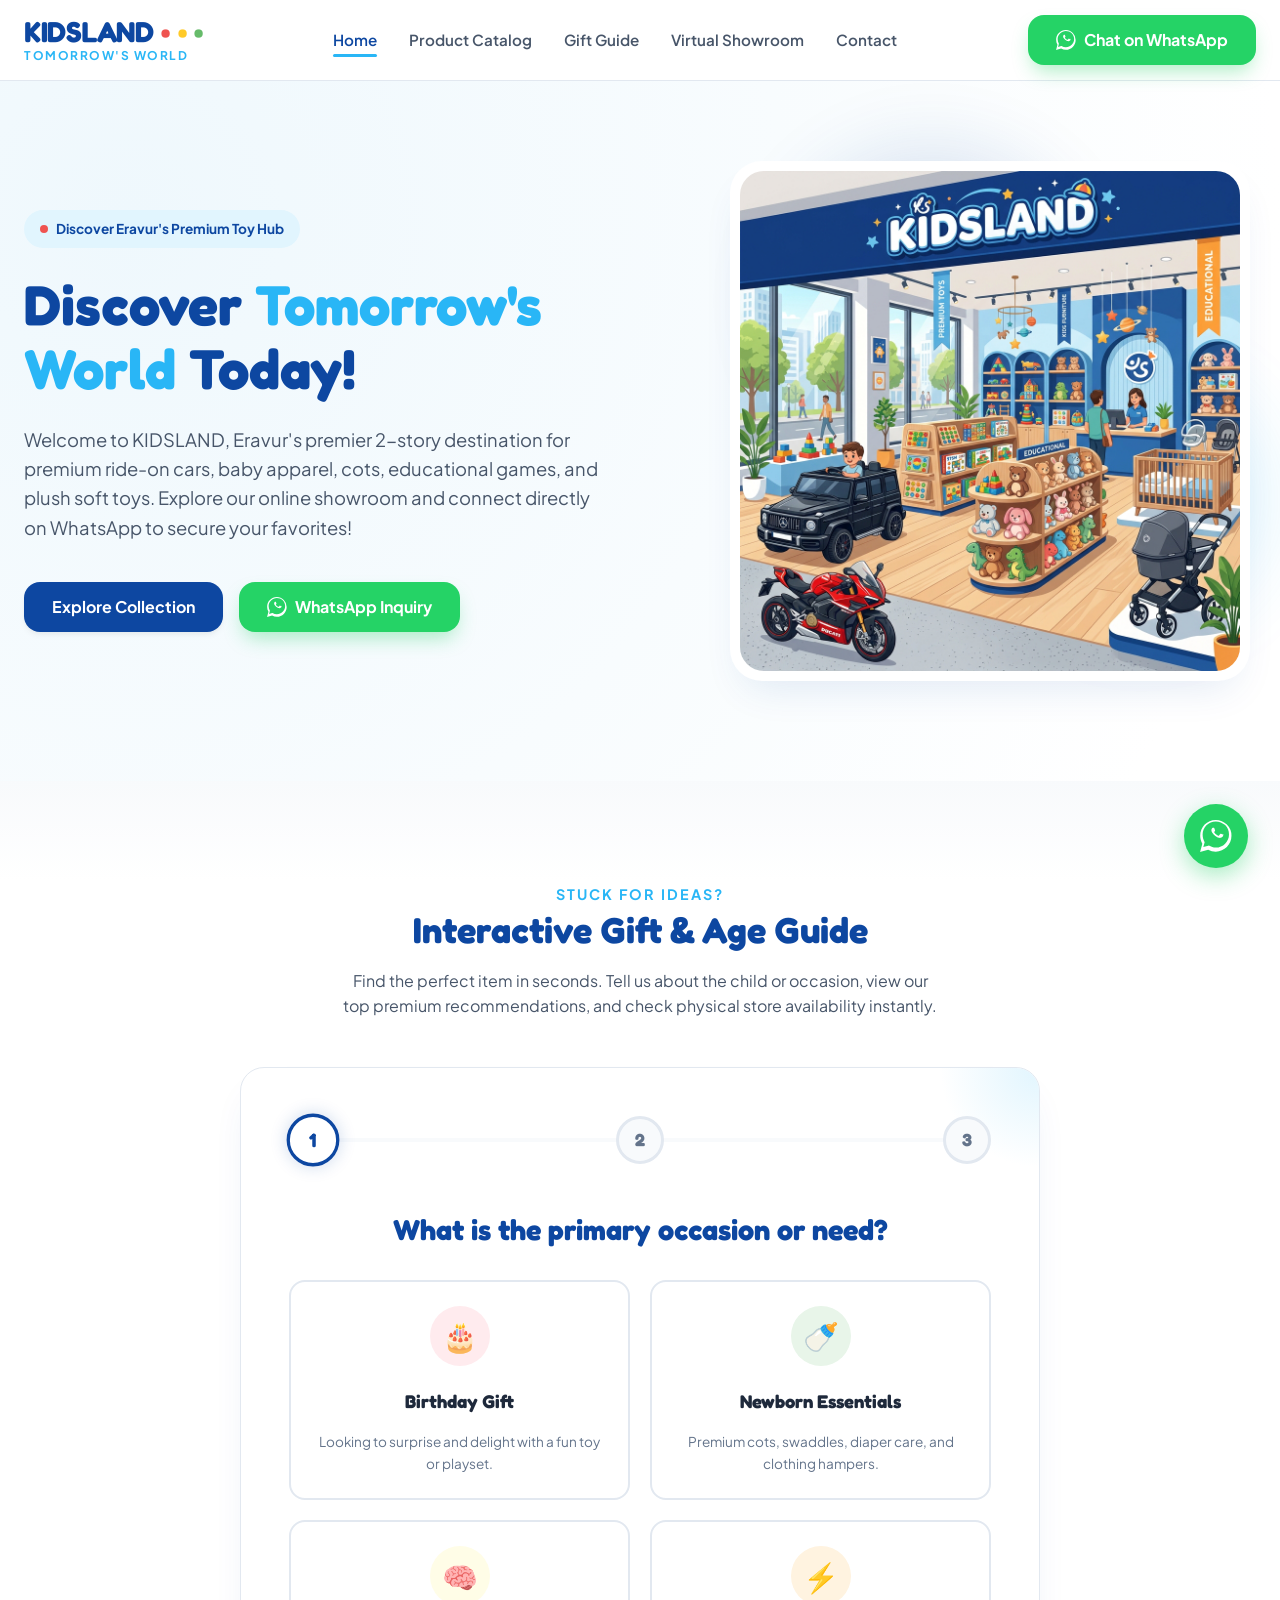
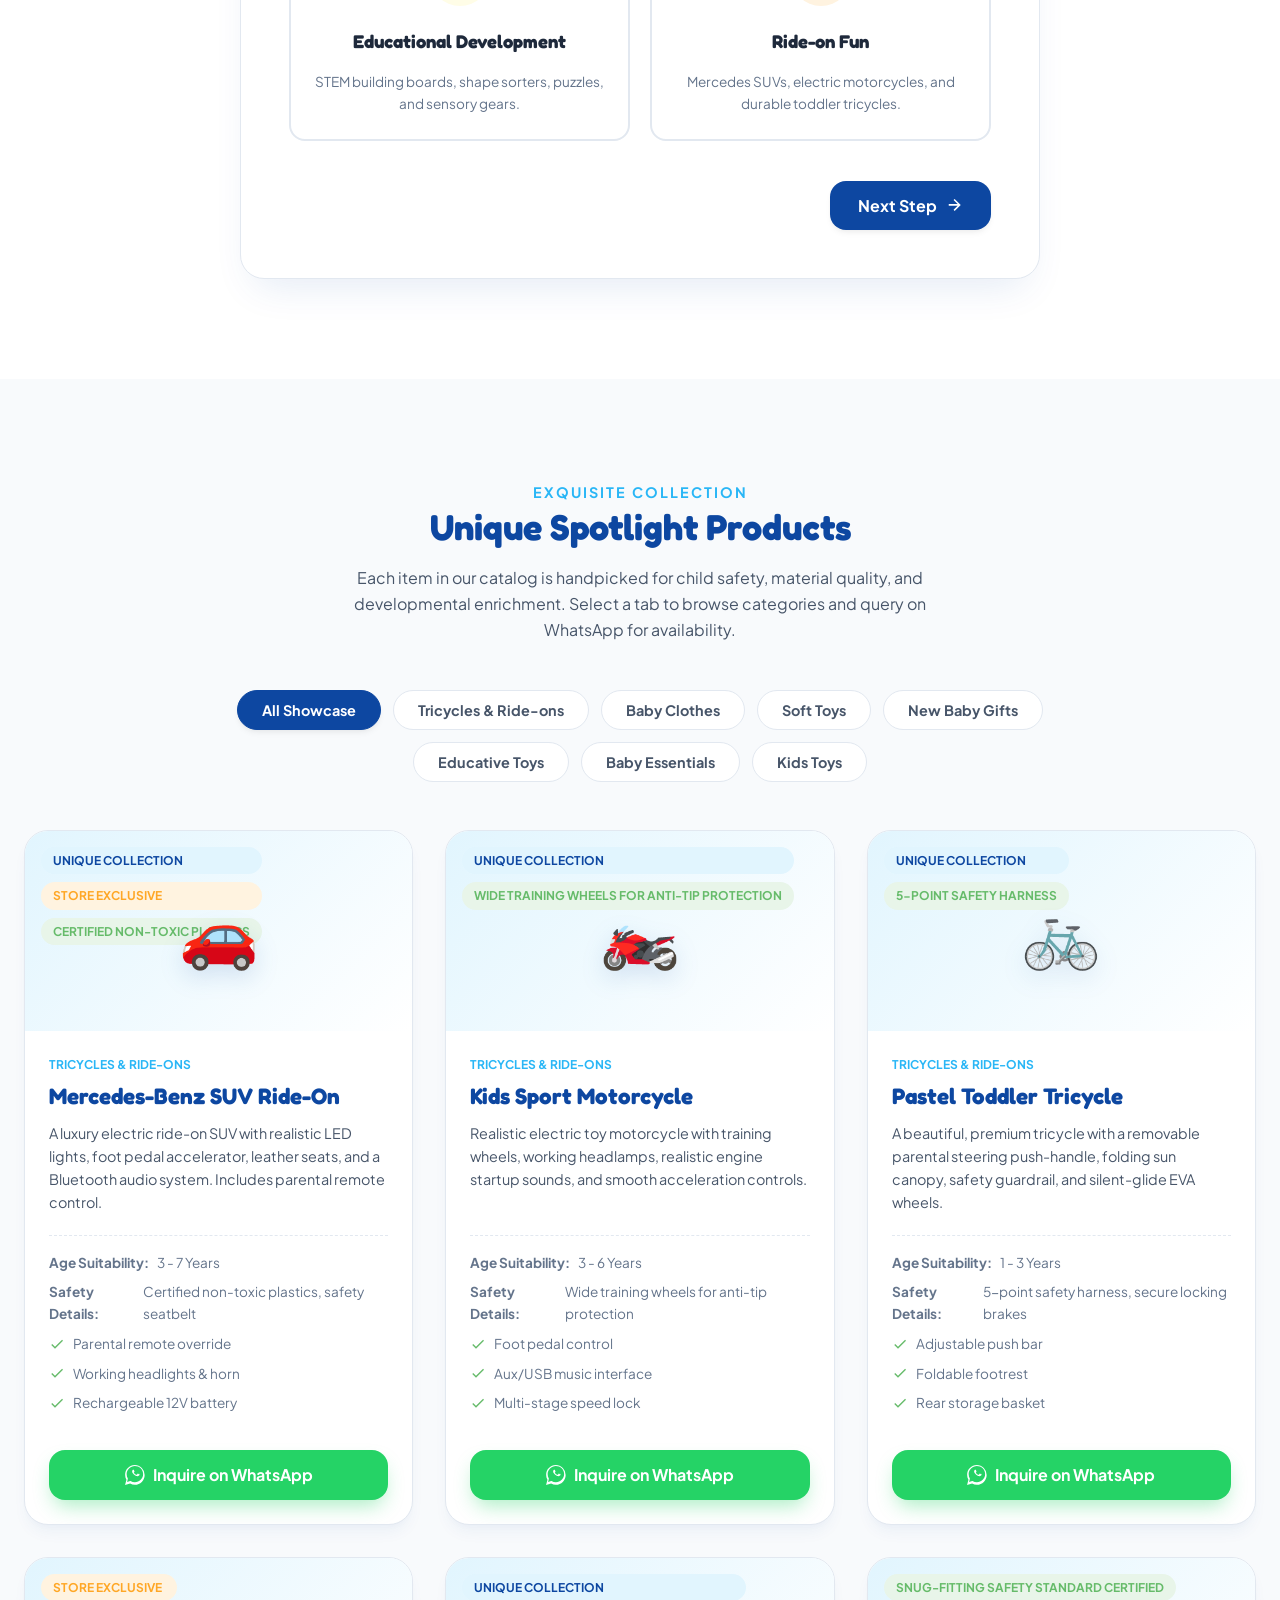
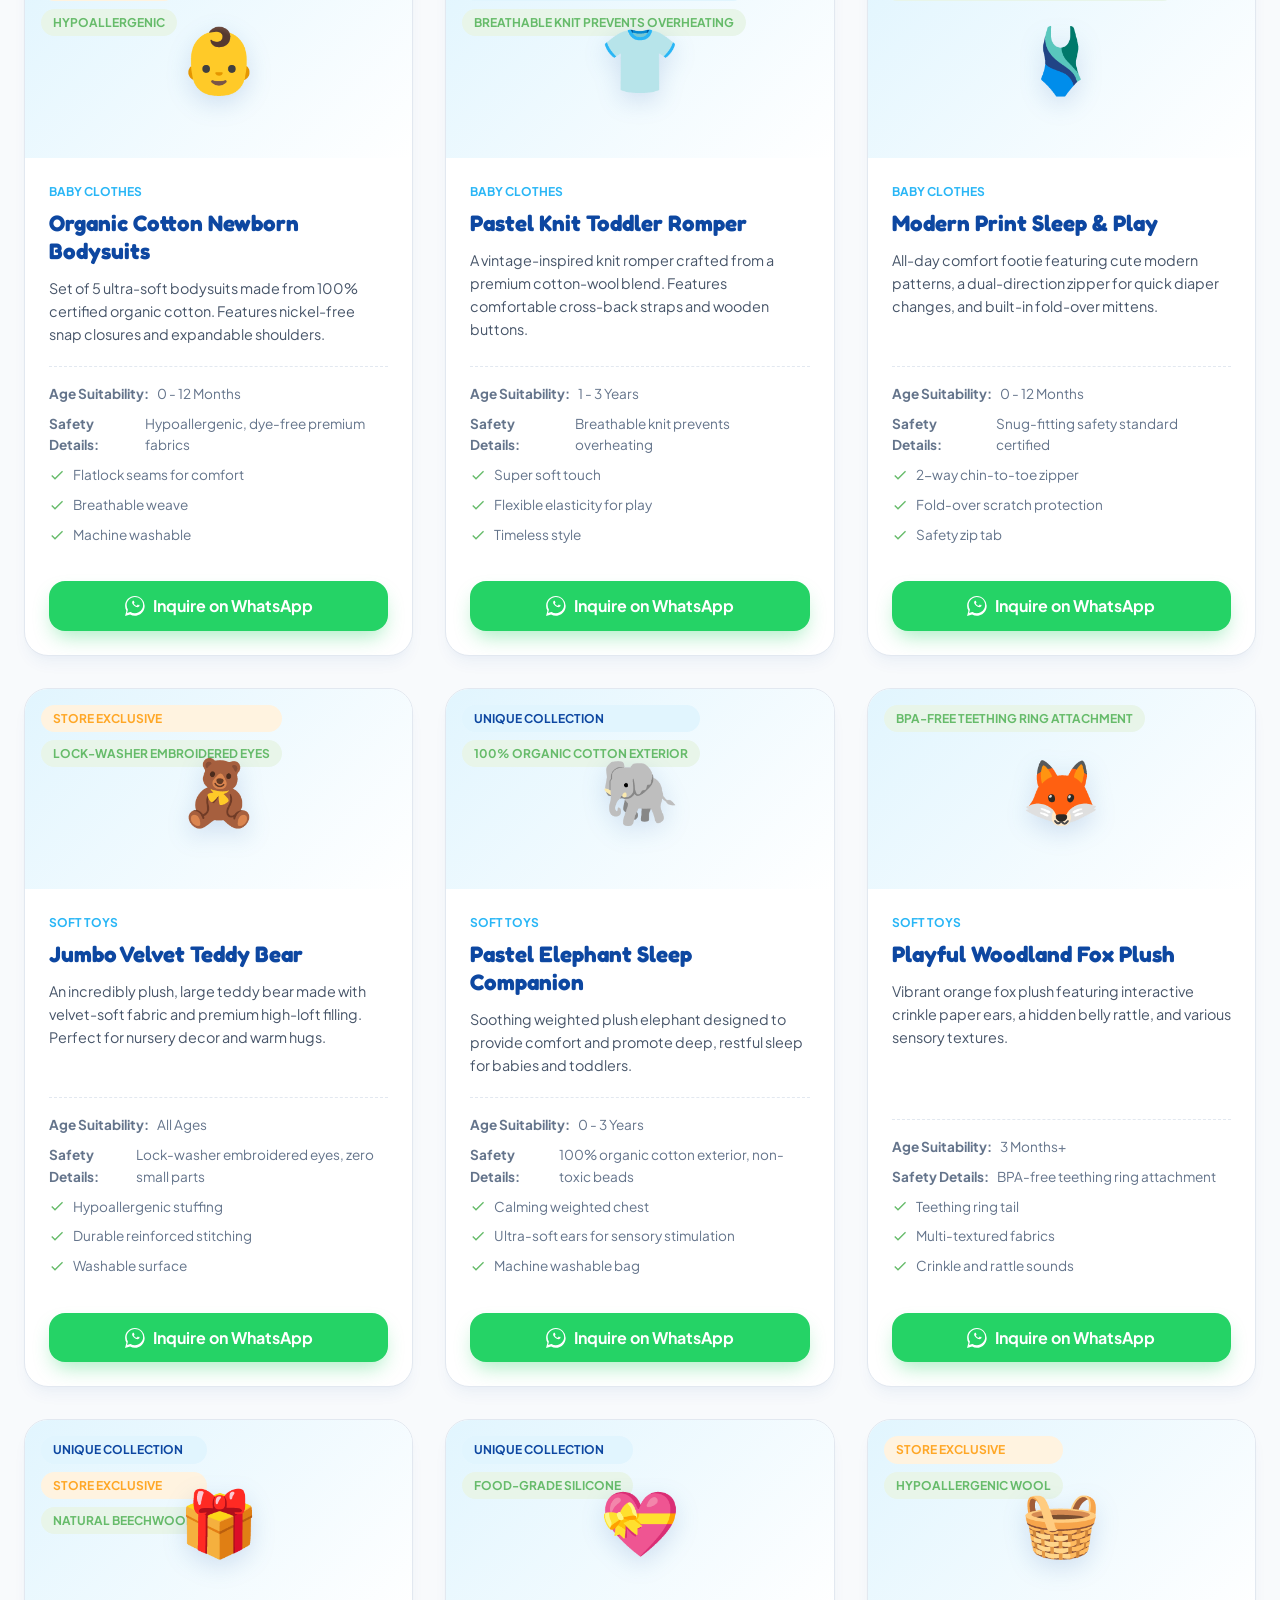
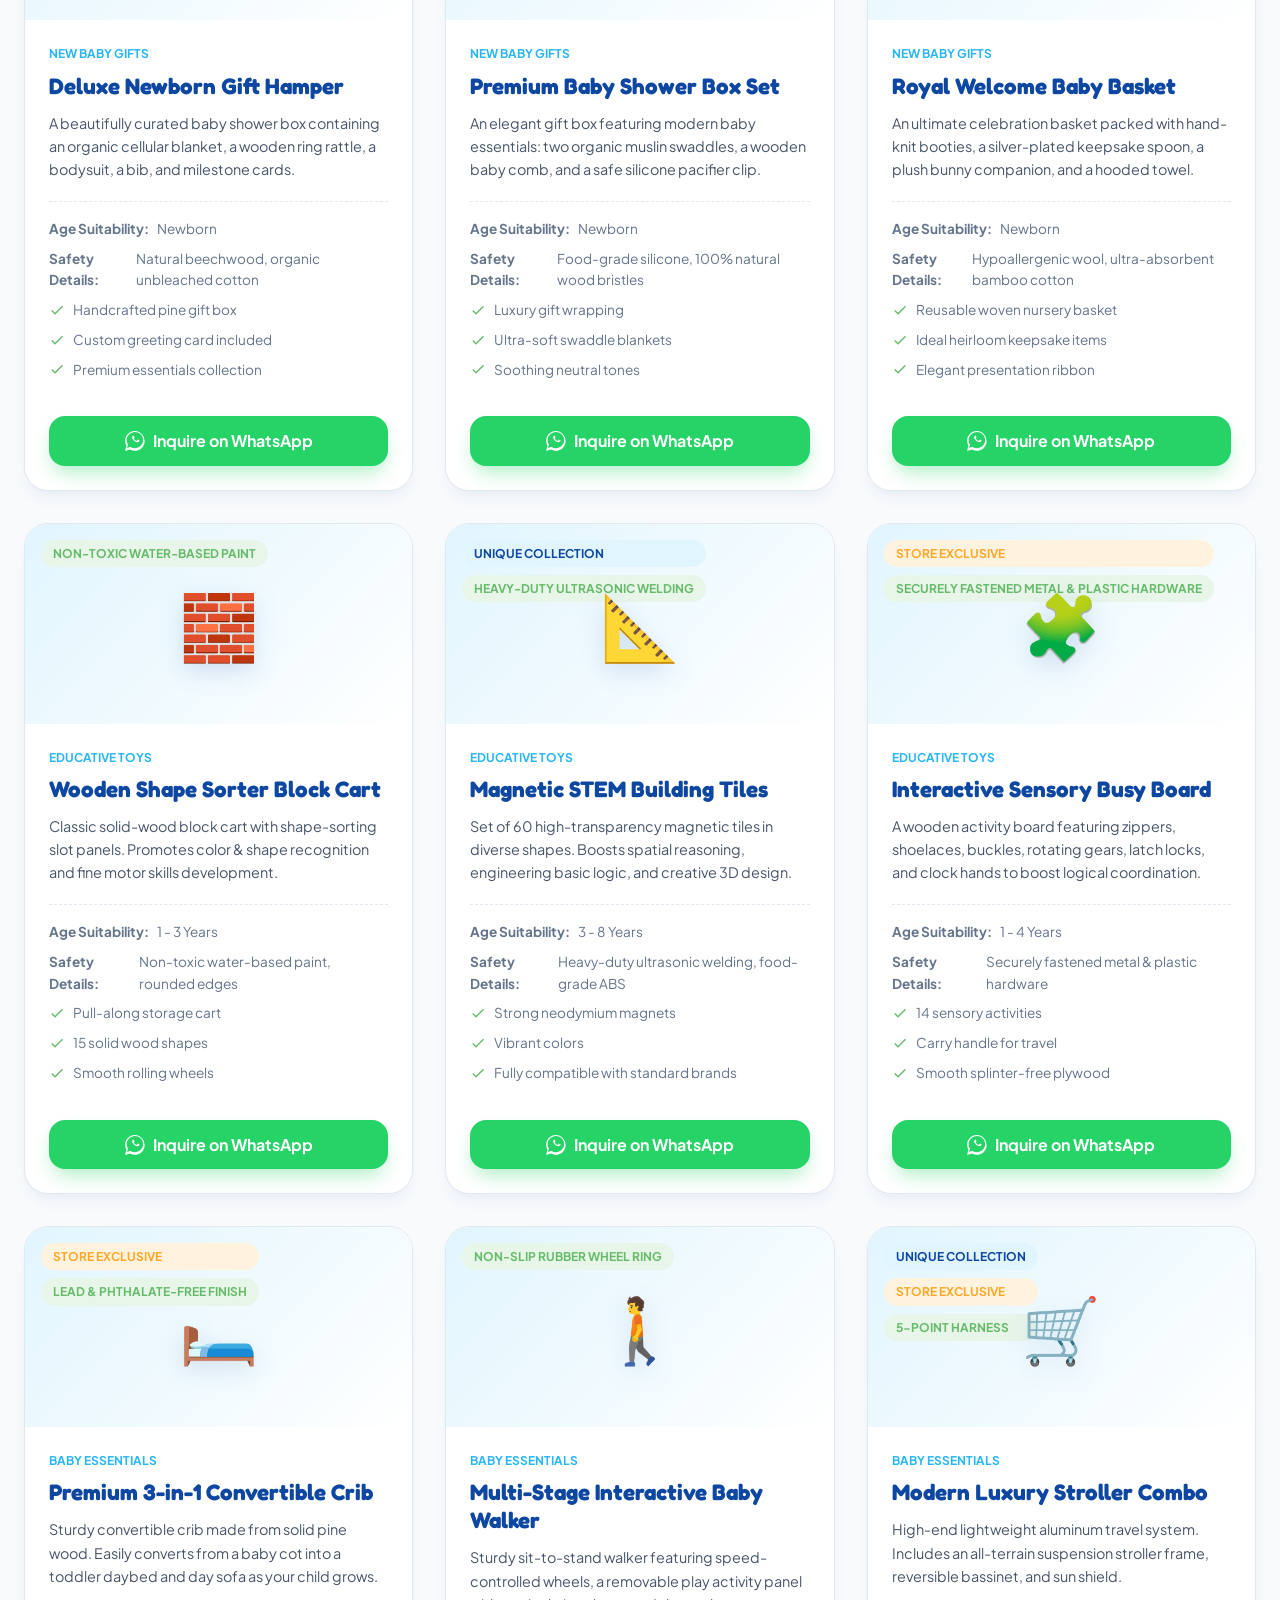
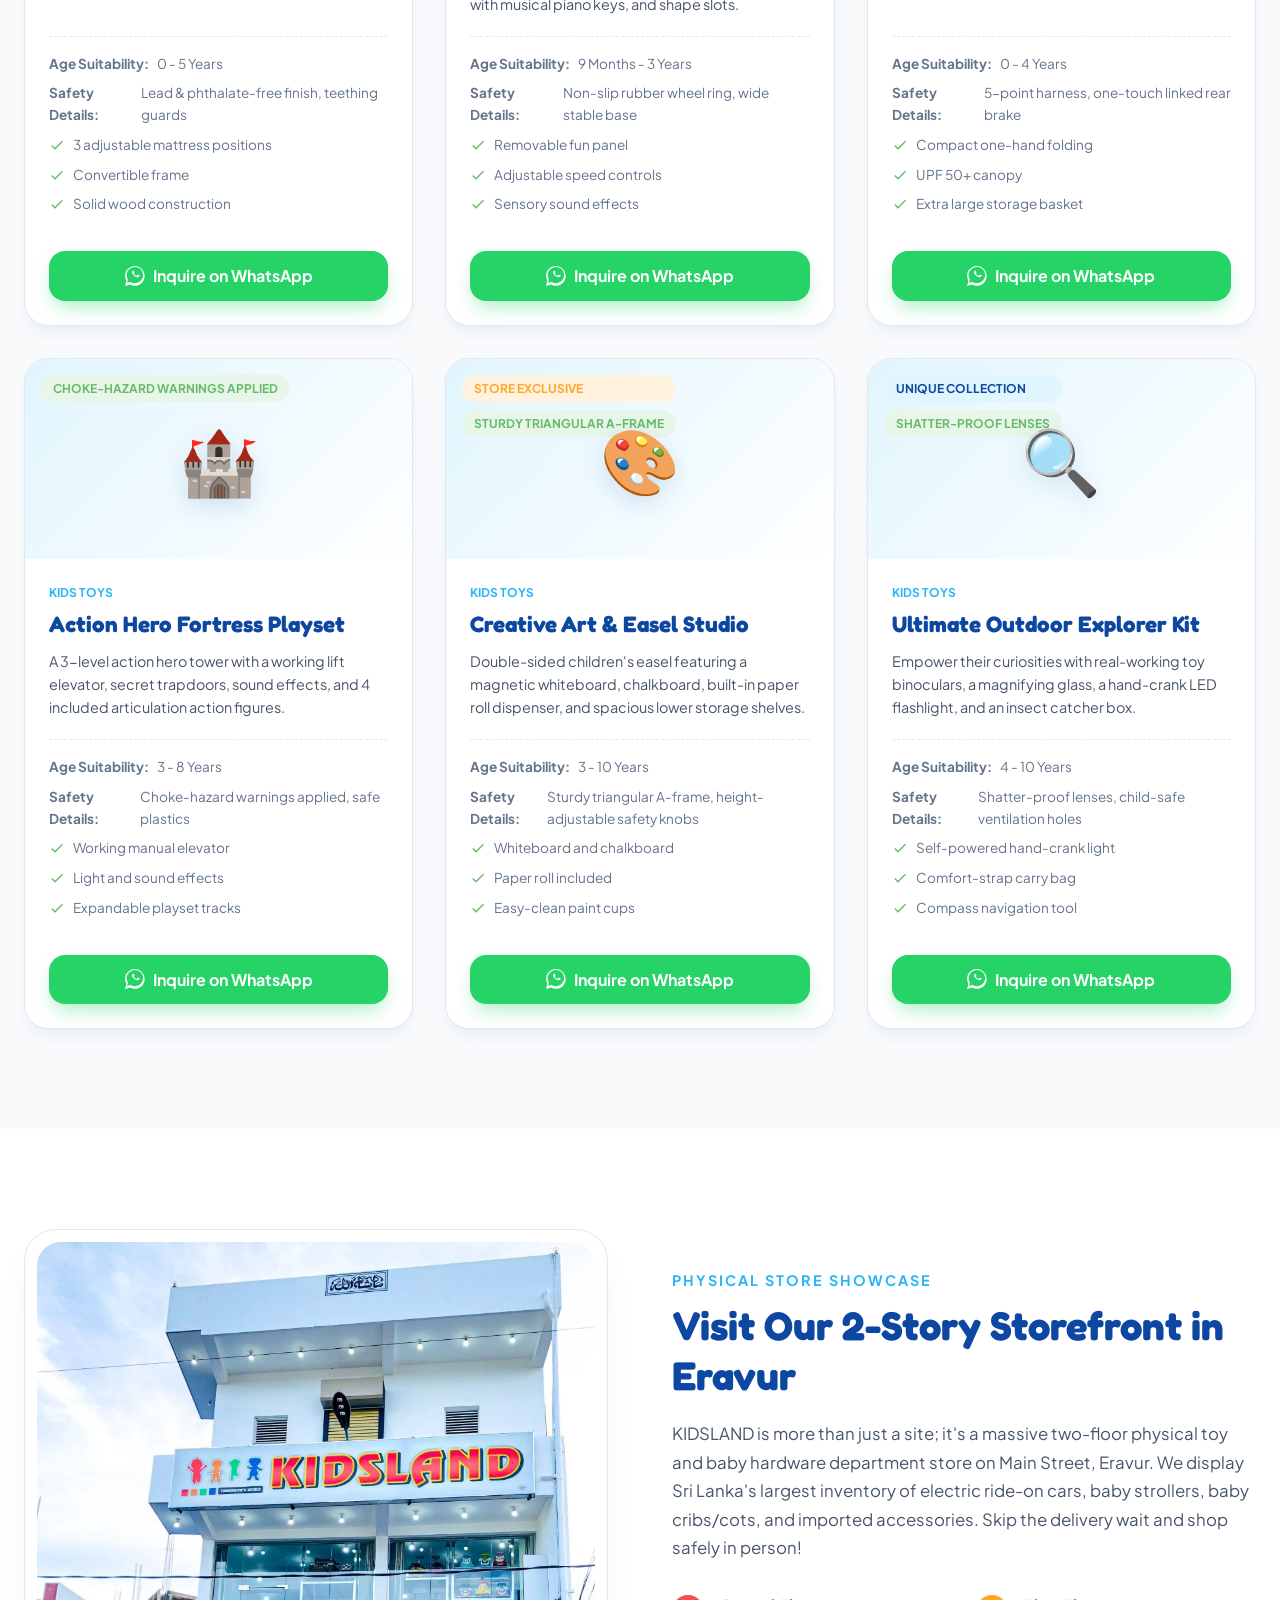
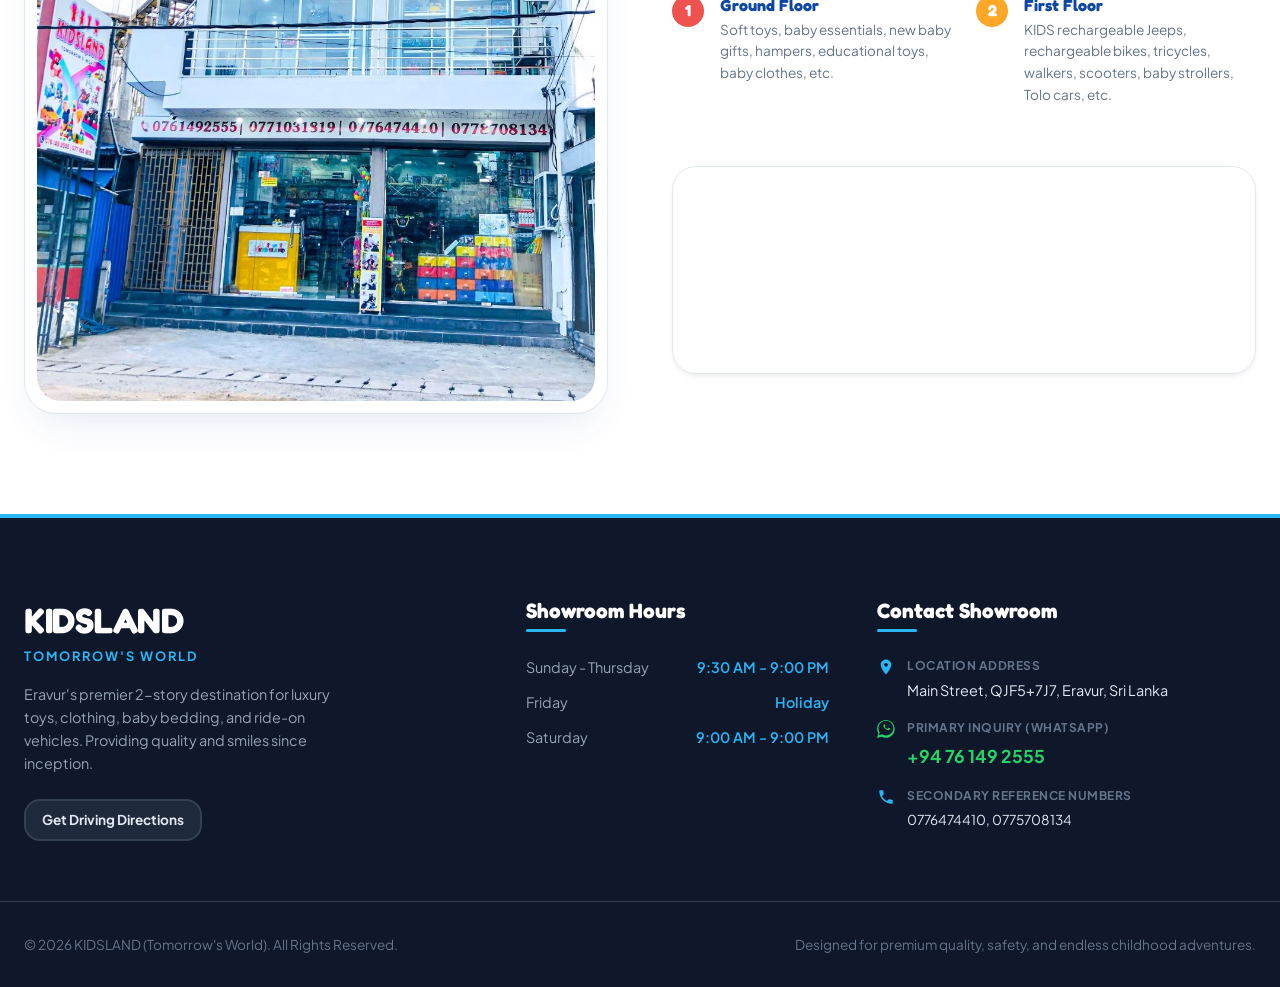
==== commit 771a5603: "Update showroom hours, remove secondary phone number, and realign storefront layout to a 2-story bui" ====
--- a/index.html
+++ b/index.html
@@ -6,14 +6,14 @@
   <title>KIDSLAND - Tomorrow's World | Premium Toy Showroom & Baby Essentials</title>
   
   <!-- SEO Meta Tags -->
-  <meta name="description" content="Discover Kids Land (Tomorrow's World) in Eravur, Sri Lanka. Explore three floors of premium kids' toys, ride-ons, baby clothes, cots, and essentials. Inquire on WhatsApp today.">
+  <meta name="description" content="Discover Kids Land (Tomorrow's World) in Eravur, Sri Lanka. Explore two floors of premium kids' toys, ride-ons, baby clothes, cots, and essentials. Inquire on WhatsApp today.">
   <meta name="keywords" content="Kidsland Eravur, Tomorrows World Eravur, baby toys Eravur, premium baby cots Sri Lanka, kids ride on cars Eravur, baby clothes Eravur, Sri Lanka baby shop">
   <meta name="author" content="KIDSLAND">
   
   <!-- Open Graph / Facebook -->
   <meta property="og:type" content="website">
   <meta property="og:title" content="KIDSLAND - Tomorrow's World | Premium Toy Showroom">
-  <meta property="og:description" content="Eravur's premier 3-story destination for premium kids' toys, ride-on cars, baby essentials, and gifts. Explore our showroom and inquire instantly on WhatsApp.">
+  <meta property="og:description" content="Eravur's premier 2-story destination for premium kids' toys, ride-on cars, baby essentials, and gifts. Explore our showroom and inquire instantly on WhatsApp.">
   <meta property="og:image" content="assets/hero_showroom.png">
   
   <!-- Stylesheets -->
@@ -31,7 +31,7 @@
     "alternateName": "Tomorrow's World",
     "image": [
       "https://www.yourdomain.com/assets/hero_showroom.png",
-      "https://www.yourdomain.com/assets/storefront.png"
+      "https://www.yourdomain.com/assets/store.jpg"
     ],
     "@id": "https://www.yourdomain.com/#localbusiness",
     "url": "https://www.yourdomain.com/",
@@ -54,21 +54,20 @@
       {
         "@type": "OpeningHoursSpecification",
         "dayOfWeek": [
+          "Sunday",
           "Monday",
           "Tuesday",
           "Wednesday",
-          "Thursday",
-          "Friday",
-          "Saturday"
+          "Thursday"
         ],
-        "opens": "09:00",
+        "opens": "09:30",
         "closes": "21:00"
       },
       {
         "@type": "OpeningHoursSpecification",
-        "dayOfWeek": "Sunday",
-        "opens": "10:00",
-        "closes": "20:00"
+        "dayOfWeek": "Saturday",
+        "opens": "09:00",
+        "closes": "21:00"
       }
     ],
     "contactPoint": {
@@ -133,7 +132,7 @@
         </div>
         <h2 class="hero-title">Discover <span>Tomorrow's World</span> Today!</h2>
         <p class="hero-description">
-          Welcome to KIDSLAND, Eravur's premier 3-story destination for premium ride-on cars, baby apparel, cots, educational games, and plush soft toys. Explore our online showroom and connect directly on WhatsApp to secure your favorites!
+          Welcome to KIDSLAND, Eravur's premier 2-story destination for premium ride-on cars, baby apparel, cots, educational games, and plush soft toys. Explore our online showroom and connect directly on WhatsApp to secure your favorites!
         </p>
         <div class="hero-actions">
           <a href="#showcase" class="btn btn-primary" id="hero-explore-btn">Explore Collection</a>
@@ -288,17 +287,17 @@
     </div>
   </section>
 
-  <!-- Store Promotion & Trust Section (3-Story Preview) -->
+  <!-- Store Promotion & Trust Section (2-Story Preview) -->
   <section class="promo-section" id="about">
     <div class="container promo-grid">
       <div class="promo-image-container">
-        <img src="assets/storefront.png" alt="Kids Land 3-Story Department Store" class="promo-image">
+        <img src="assets/store.jpg" alt="Kids Land 2-Story Department Store" class="promo-image">
       </div>
       <div class="promo-content">
         <span class="promo-tagline">Physical Store Showcase</span>
-        <h2 class="promo-title">Visit Our 3-Story Storefront in Eravur</h2>
+        <h2 class="promo-title">Visit Our 2-Story Storefront in Eravur</h2>
         <p class="promo-desc">
-          KIDSLAND is more than just a site; it's a massive three-floor physical toy and baby hardware department store on Main Street, Eravur. We display Sri Lanka's largest inventory of electric ride-on cars, baby strollers, baby cribs/cots, and imported accessories. Skip the delivery wait and shop safely in person!
+          KIDSLAND is more than just a site; it's a massive two-floor physical toy and baby hardware department store on Main Street, Eravur. We display Sri Lanka's largest inventory of electric ride-on cars, baby strollers, baby cribs/cots, and imported accessories. Skip the delivery wait and shop safely in person!
         </p>
 
         <!-- Feature Points -->
@@ -307,30 +306,17 @@
             <div class="feature-dot fd-1">1</div>
             <div class="feature-text">
               <h4>Ground Floor</h4>
-              <p>Teddy bears, soft toys, and kids' active toys.</p>
+              <p>Soft toys, baby essentials, new baby gifts, hampers, educational toys, baby clothes, etc.</p>
             </div>
           </div>
           <div class="feature-item">
             <div class="feature-dot fd-2">2</div>
             <div class="feature-text">
               <h4>First Floor</h4>
-              <p>Premium baby apparel, gift baskets, and organic clothing.</p>
+              <p>KIDS rechargeable Jeeps, rechargeable bikes, tricycles, walkers, scooters, baby strollers, Tolo cars, etc.</p>
             </div>
           </div>
-          <div class="feature-item">
-            <div class="feature-dot fd-3">3</div>
-            <div class="feature-text">
-              <h4>Second Floor</h4>
-              <p>Ride-on Mercedes cars, scooters, cots, walkers, and strollers.</p>
-            </div>
-          </div>
-          <div class="feature-item">
-            <div class="feature-dot fd-4">✓</div>
-            <div class="feature-text">
-              <h4>Free Packing</h4>
-              <p>Complimentary custom gift wrapping for all store items.</p>
-            </div>
-          </div>
+
         </div>
 
         <!-- Google Map Integration -->
@@ -358,7 +344,7 @@
         <h3 class="footer-brand-title">KIDSLAND</h3>
         <span class="footer-brand-tagline">Tomorrow's World</span>
         <p class="footer-brand-desc">
-          Eravur's premier 3-story destination for luxury toys, clothing, baby bedding, and ride-on vehicles. Providing quality and smiles since inception.
+          Eravur's premier 2-story destination for luxury toys, clothing, baby bedding, and ride-on vehicles. Providing quality and smiles since inception.
         </p>
         <a href="https://maps.google.com/?q=KIDSLAND%20(Tomorrow's%20World)%2C%20QJF5%2B7J7%2C%20Eravur" 
            target="_blank" 
@@ -372,9 +358,9 @@
       <div>
         <h4 class="footer-hours-title">Showroom Hours</h4>
         <ul class="hours-list">
-          <li><span>Monday - Saturday</span> <span class="highlight">9:00 AM - 9:00 PM</span></li>
-          <li><span>Sunday</span> <span class="highlight">10:00 AM - 8:00 PM</span></li>
-          <li><span>Holidays</span> <span class="highlight">Closed</span></li>
+          <li><span>Sunday - Thursday</span> <span class="highlight">9:30 AM - 9:00 PM</span></li>
+          <li><span>Friday</span> <span class="highlight">Holiday</span></li>
+          <li><span>Saturday</span> <span class="highlight">9:00 AM - 9:00 PM</span></li>
         </ul>
       </div>
 
@@ -409,7 +395,7 @@
             </div>
             <div class="contact-info">
               <span class="contact-label">Secondary Reference Numbers</span>
-              <span class="contact-value" style="font-size: 0.85rem;">0771031819, 0776474410, 0775708134</span>
+              <span class="contact-value" style="font-size: 0.85rem;">0776474410, 0775708134</span>
             </div>
           </li>
         </ul>
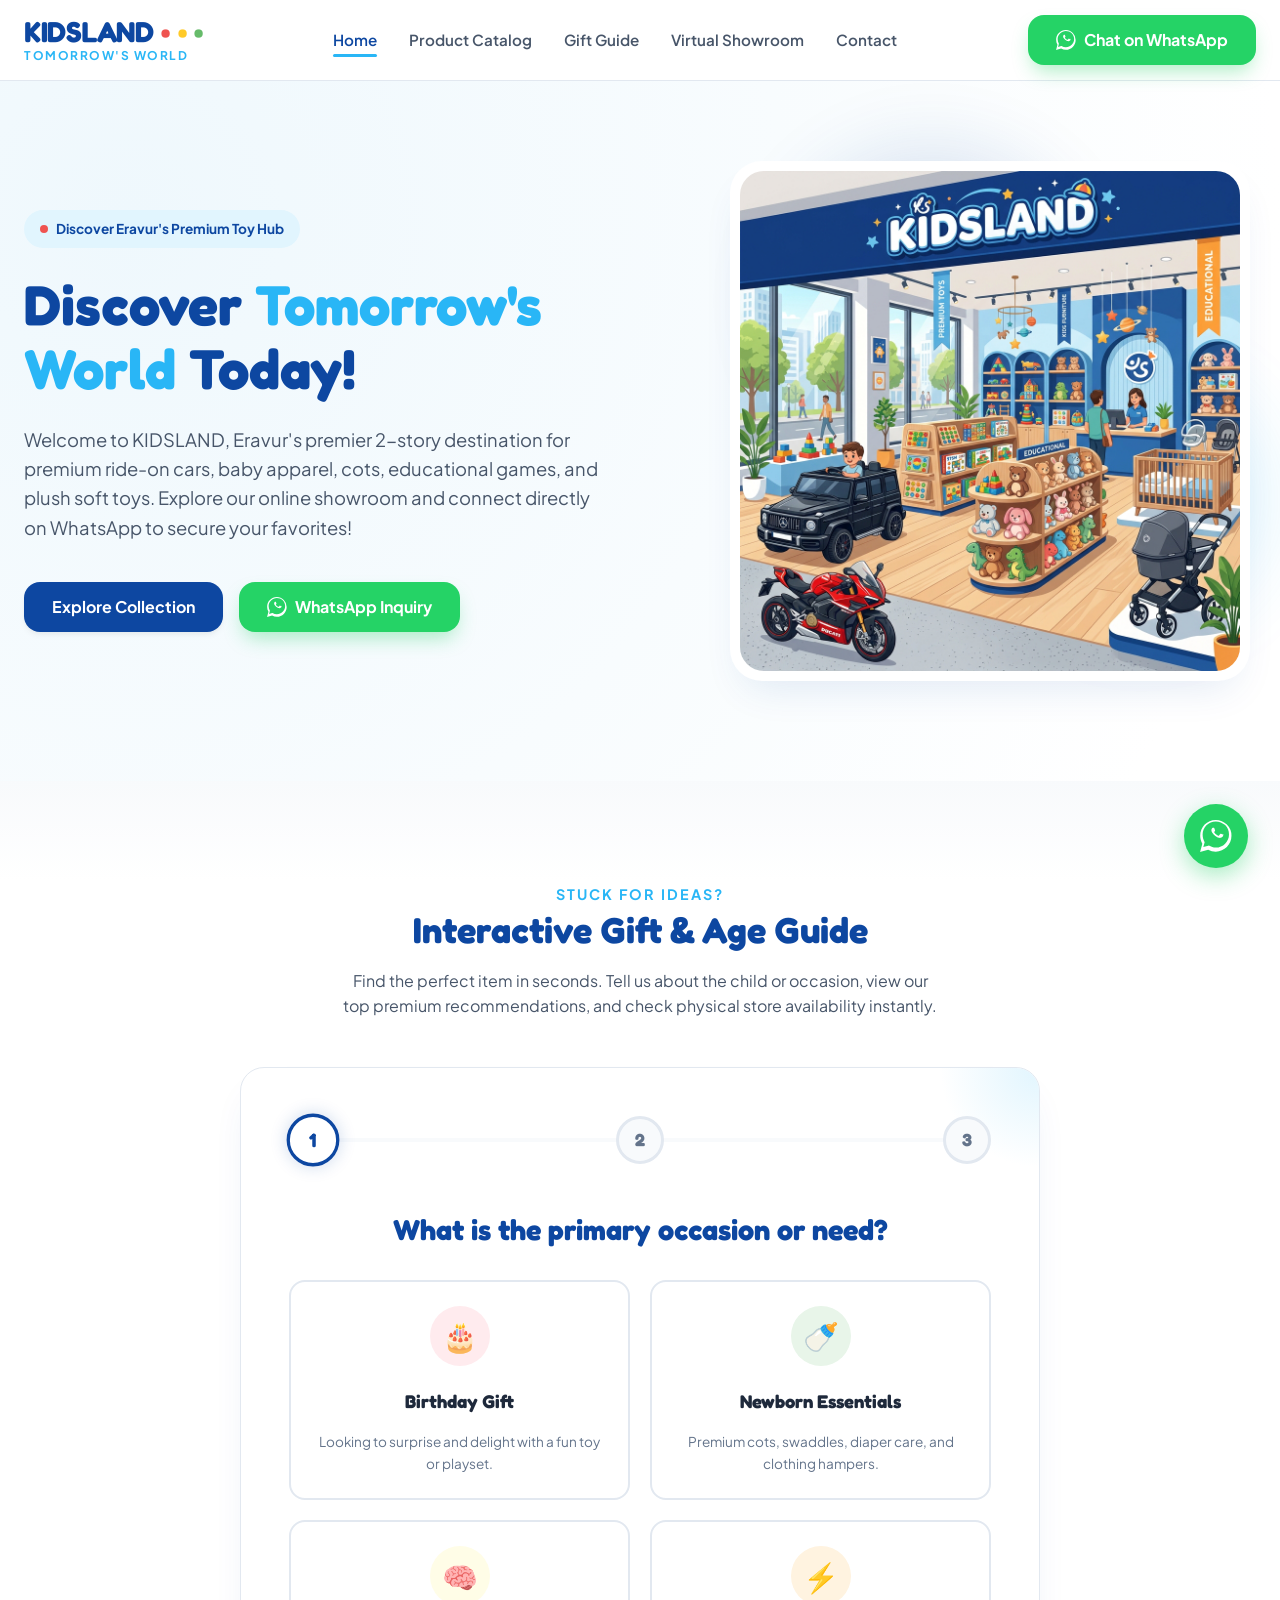
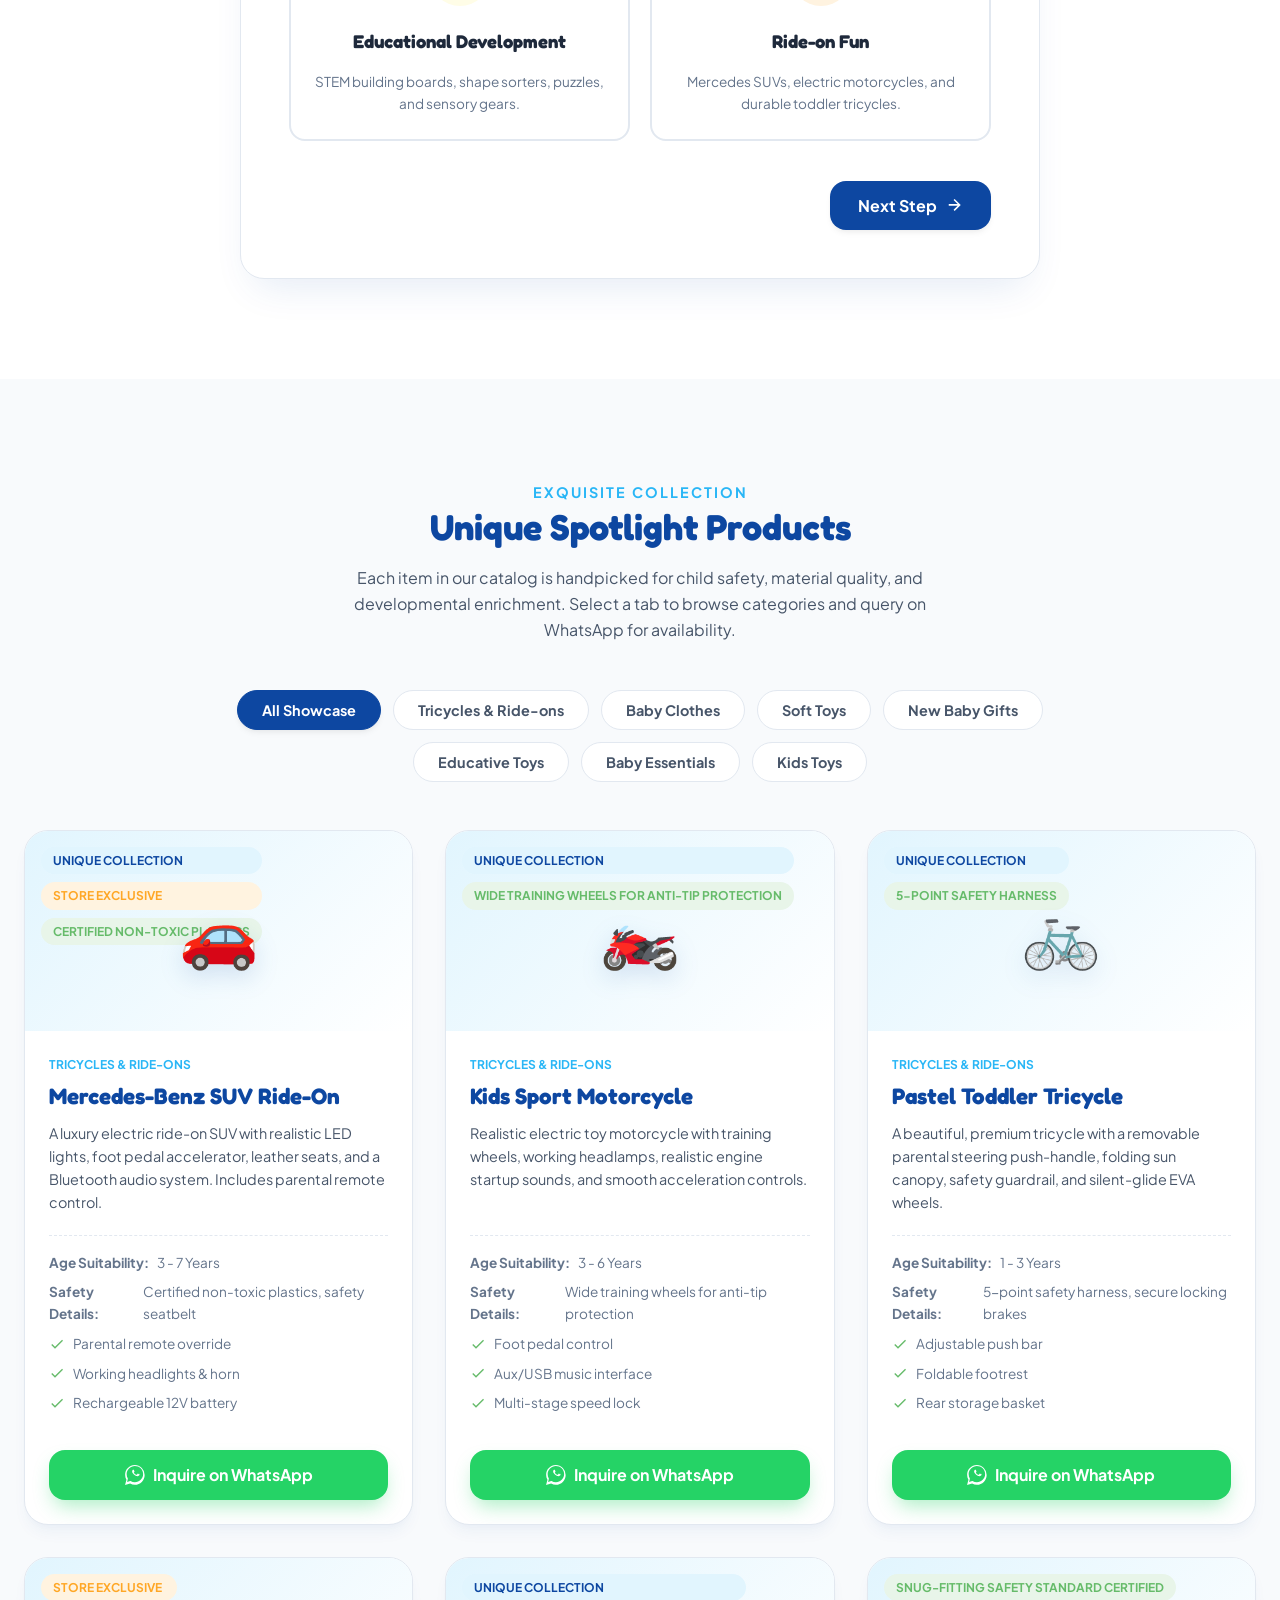
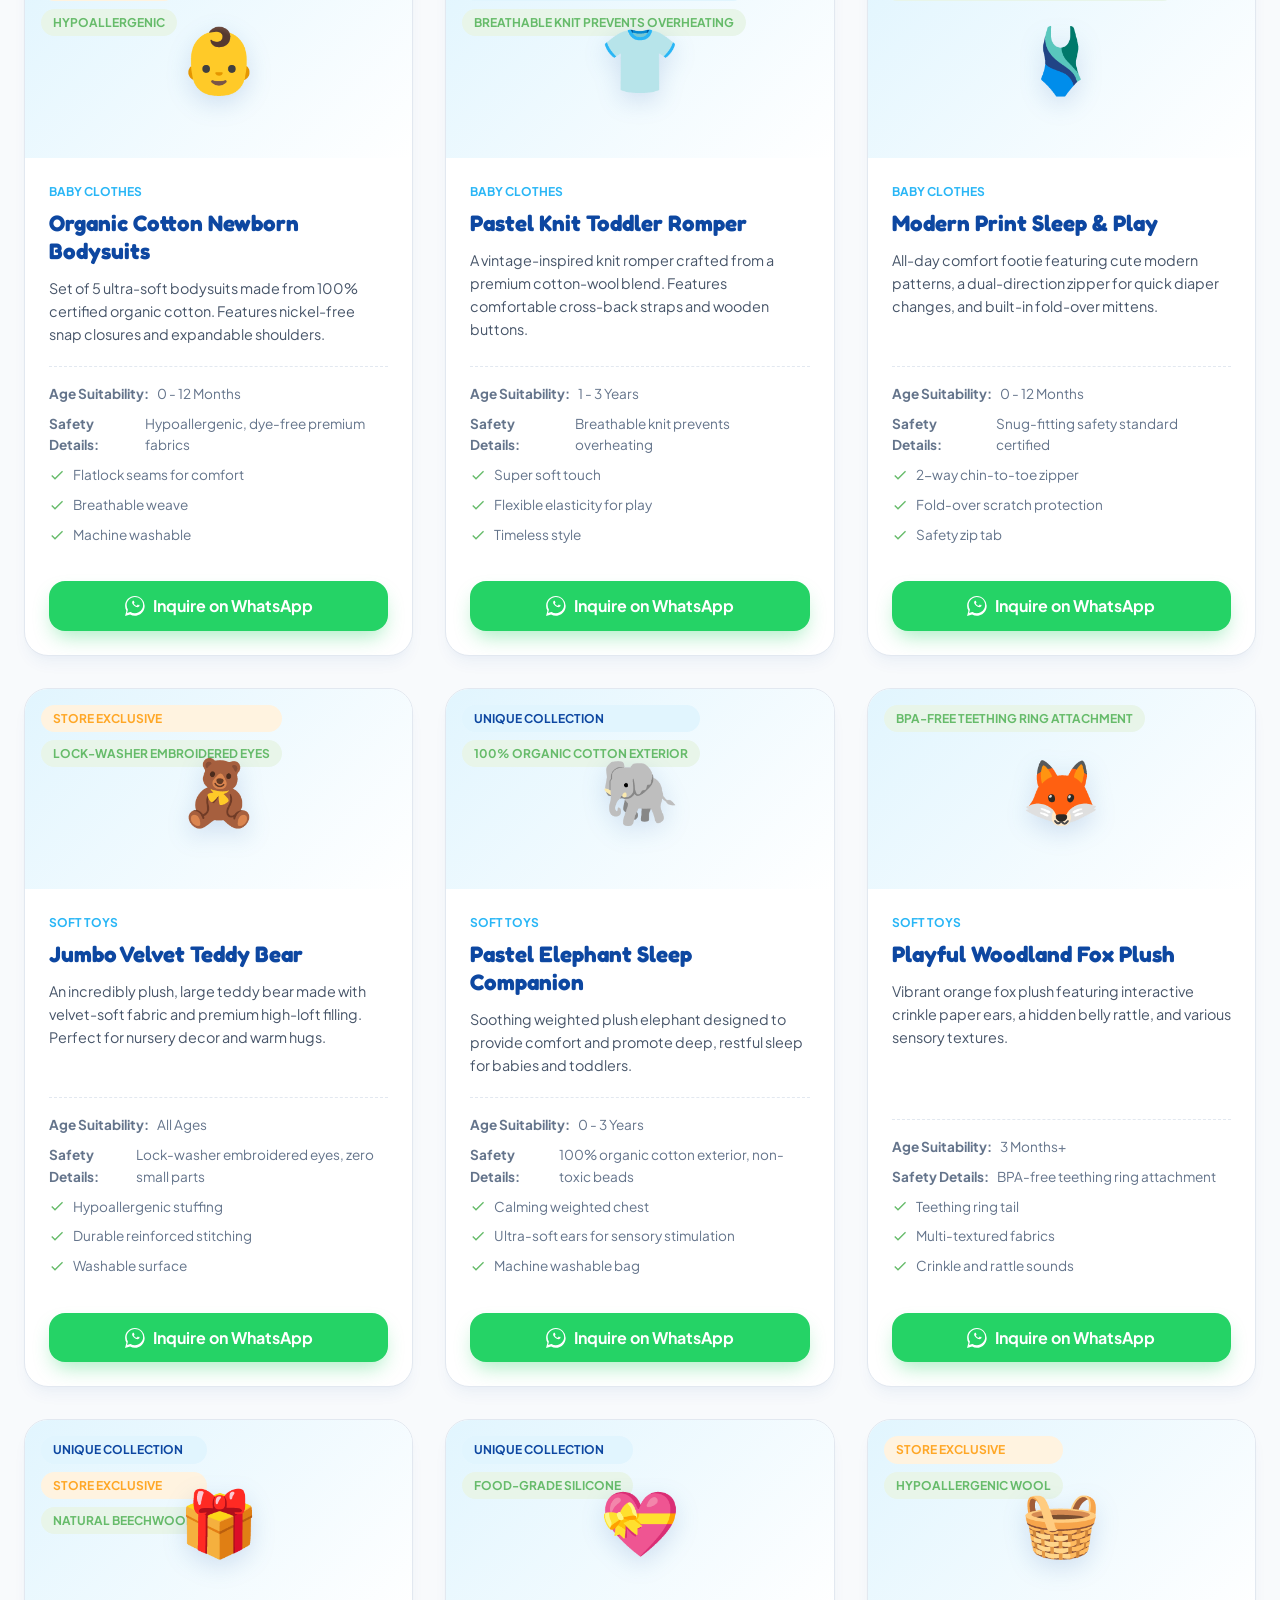
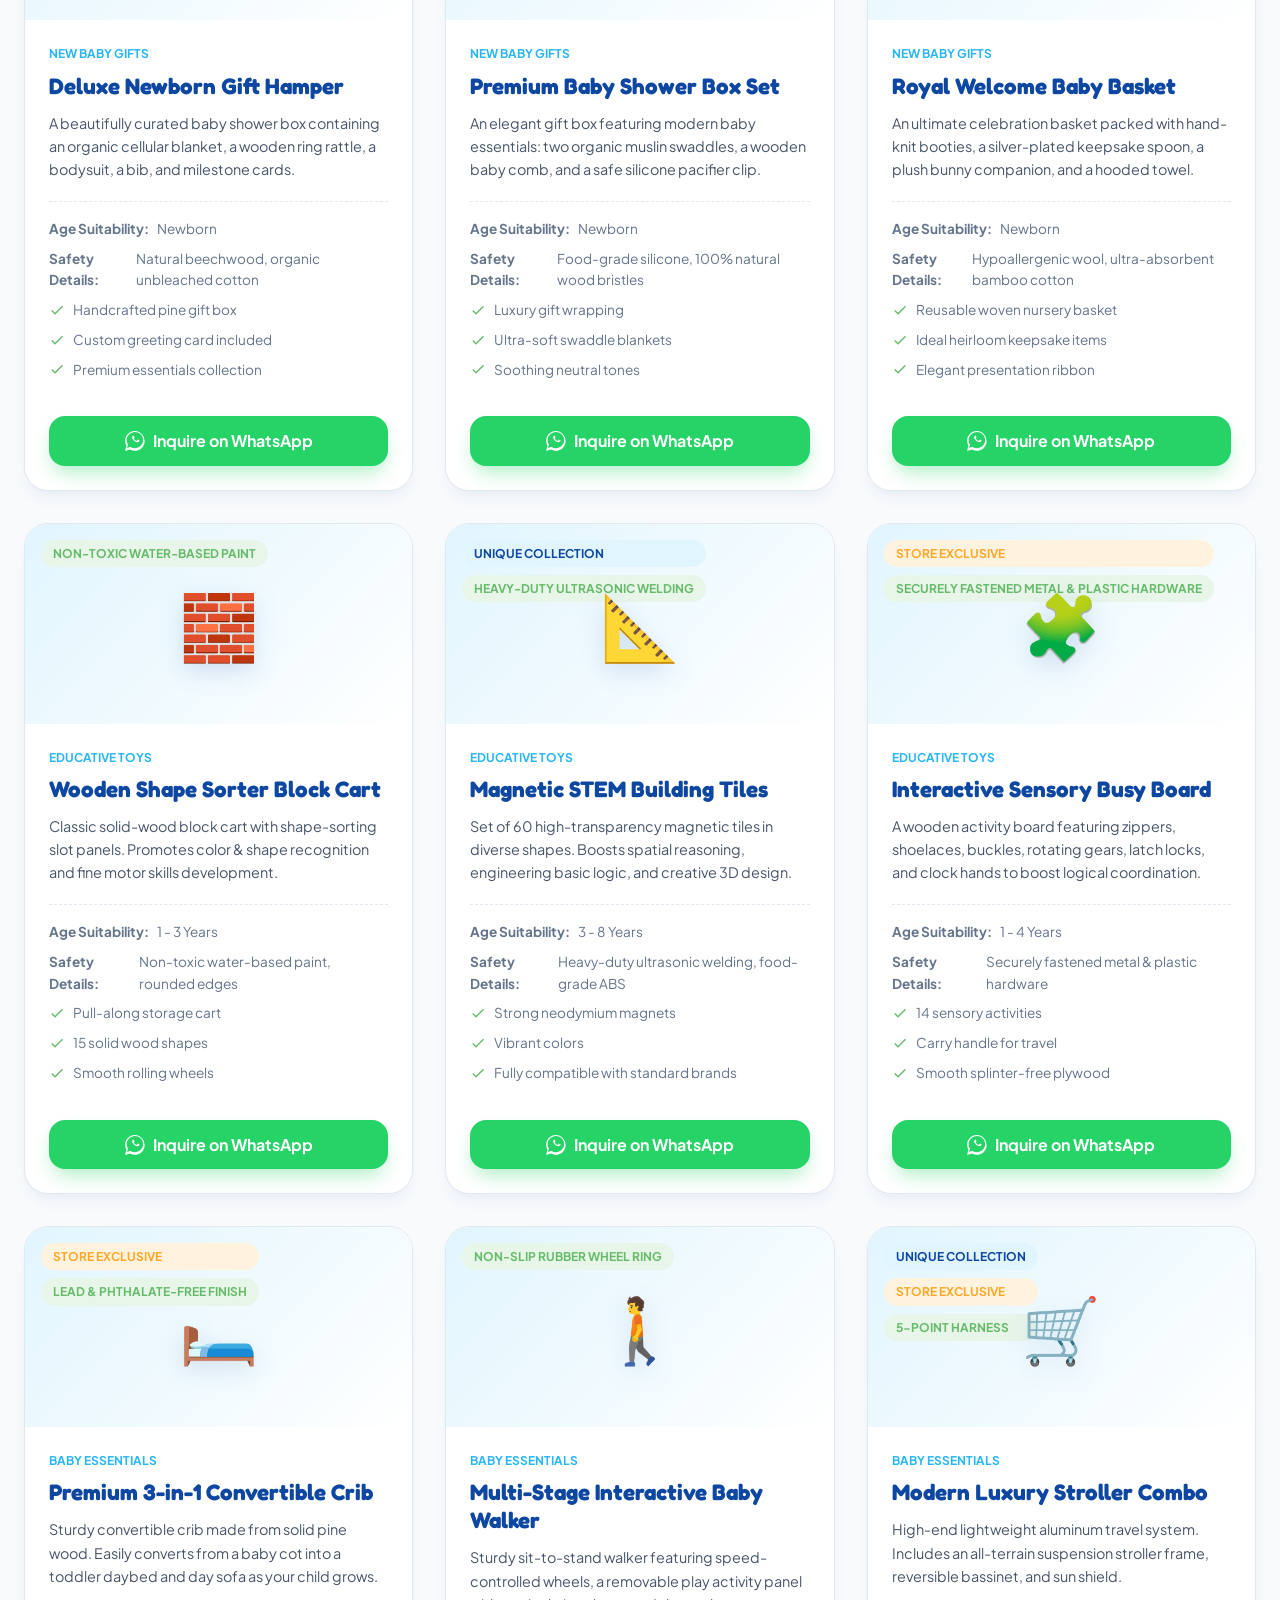
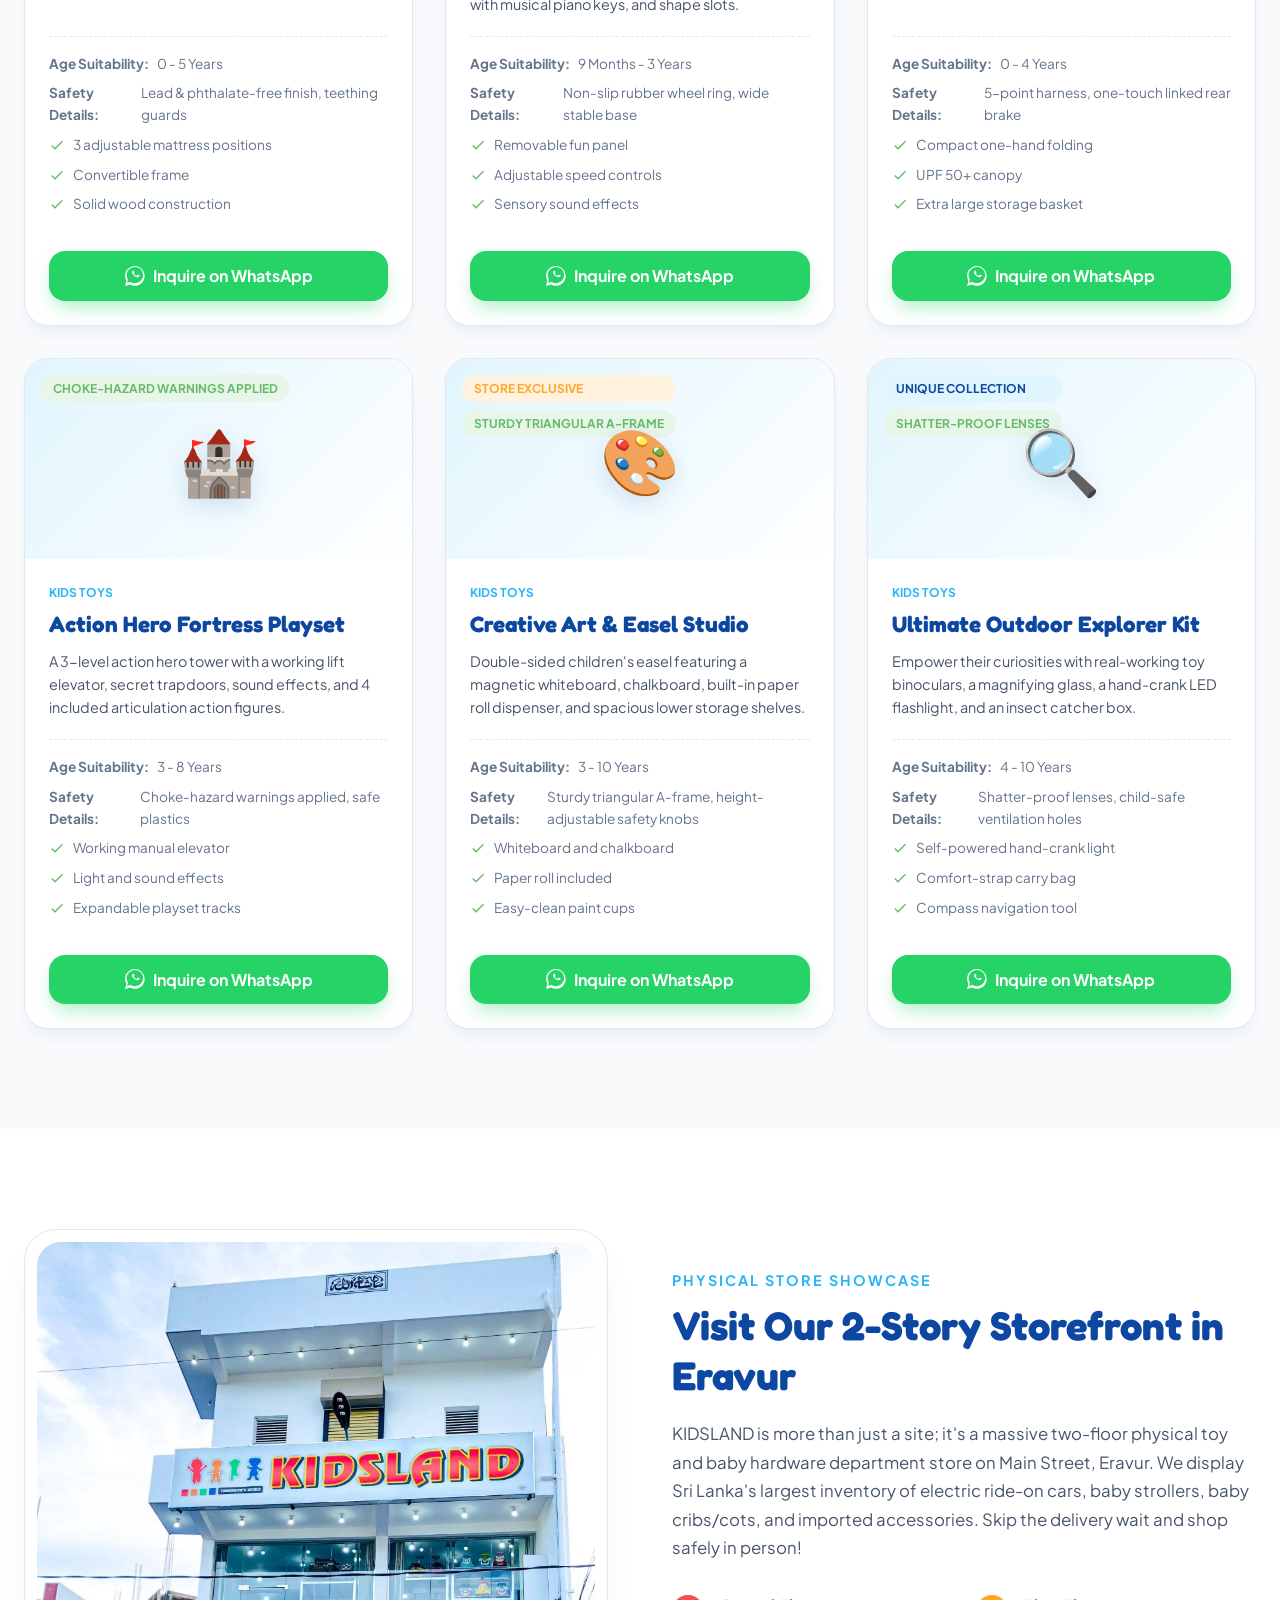
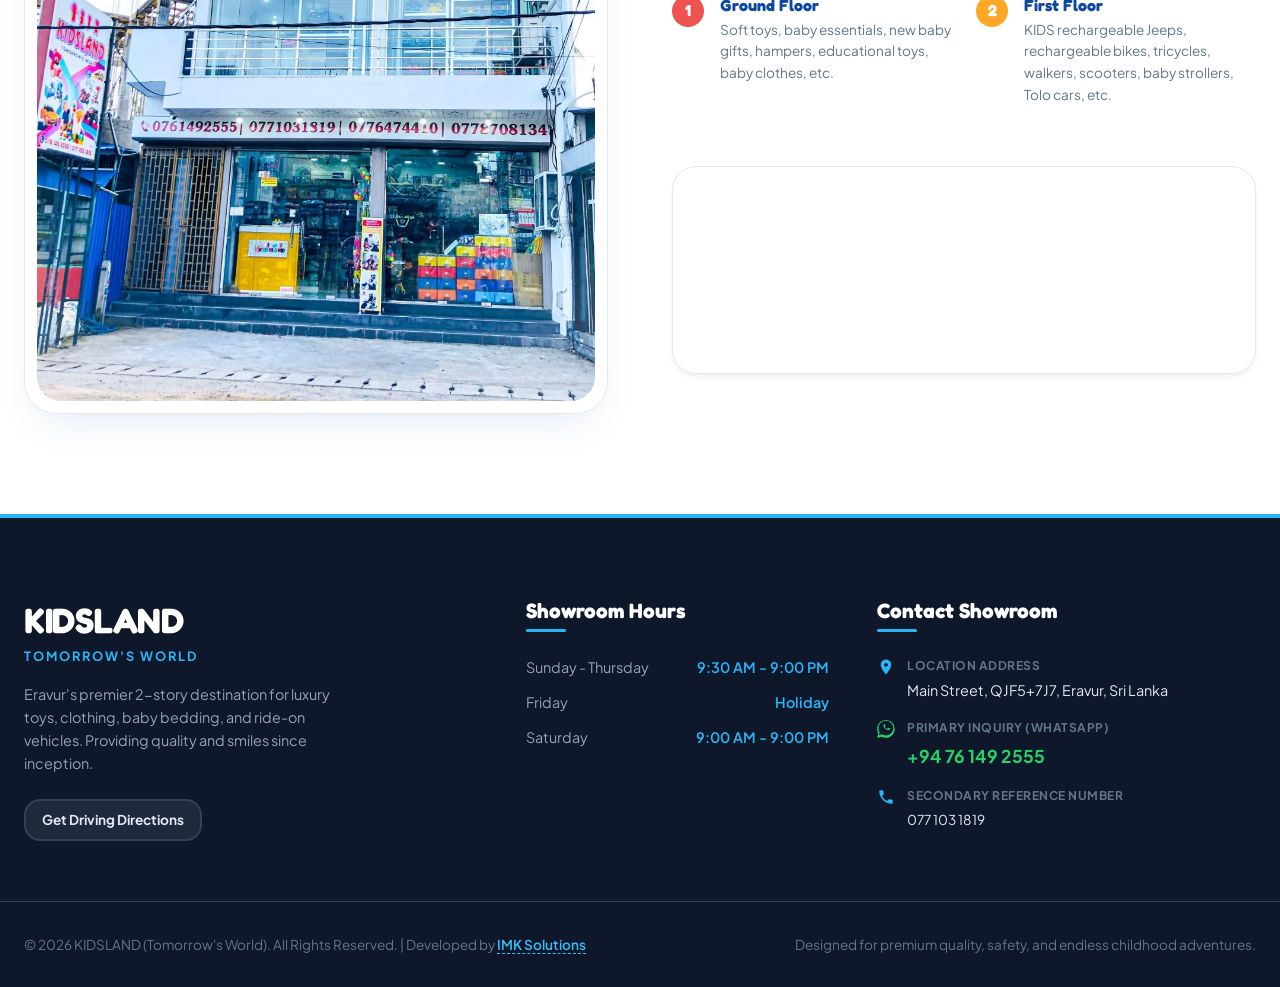
==== commit 225b95db: "feat: add developer credit to IMK Solutions and optimize SEO metadata" ====
--- a/index.html
+++ b/index.html
@@ -1,26 +1,41 @@
 <!DOCTYPE html>
 <html lang="en">
+
 <head>
   <meta charset="UTF-8">
   <meta name="viewport" content="width=device-width, initial-scale=1.0">
   <title>KIDSLAND - Tomorrow's World | Premium Toy Showroom & Baby Essentials</title>
-  
+
   <!-- SEO Meta Tags -->
-  <meta name="description" content="Discover Kids Land (Tomorrow's World) in Eravur, Sri Lanka. Explore two floors of premium kids' toys, ride-ons, baby clothes, cots, and essentials. Inquire on WhatsApp today.">
-  <meta name="keywords" content="Kidsland Eravur, Tomorrows World Eravur, baby toys Eravur, premium baby cots Sri Lanka, kids ride on cars Eravur, baby clothes Eravur, Sri Lanka baby shop">
-  <meta name="author" content="KIDSLAND">
-  
+  <meta name="description"
+    content="Discover Kids Land (Tomorrow's World) in Eravur, Sri Lanka. Explore two floors of premium kids' toys, ride-ons, baby clothes, cots, and essentials. Inquire on WhatsApp today.">
+  <meta name="keywords"
+    content="Kidsland Eravur, Tomorrows World Eravur, baby toys Eravur, premium baby cots Sri Lanka, kids ride on cars Eravur, baby clothes Eravur, Sri Lanka baby shop">
+  <meta name="author" content="IMK Solutions">
+  <meta name="designer" content="IMK Solutions">
+  <meta name="robots" content="index, follow">
+  <link rel="canonical" href="https://kids-land-rosy.vercel.app/">
+
   <!-- Open Graph / Facebook -->
   <meta property="og:type" content="website">
-  <meta property="og:title" content="KIDSLAND - Tomorrow's World | Premium Toy Showroom">
-  <meta property="og:description" content="Eravur's premier 2-story destination for premium kids' toys, ride-on cars, baby essentials, and gifts. Explore our showroom and inquire instantly on WhatsApp.">
-  <meta property="og:image" content="assets/hero_showroom.png">
-  
+  <meta property="og:url" content="https://kids-land-rosy.vercel.app/">
+  <meta property="og:title" content="KIDSLAND - Tomorrow's World | Premium Toy Showroom & Baby Essentials">
+  <meta property="og:description"
+    content="Eravur's premier 2-story destination for premium kids' toys, ride-on cars, baby essentials, and gifts. Explore our showroom and inquire instantly on WhatsApp.">
+  <meta property="og:image" content="https://kids-land-rosy.vercel.app/assets/hero_showroom.png">
+
+  <!-- Twitter Cards -->
+  <meta name="twitter:card" content="summary_large_image">
+  <meta name="twitter:title" content="KIDSLAND - Tomorrow's World | Premium Toy Showroom & Baby Essentials">
+  <meta name="twitter:description" content="Eravur's premier 2-story destination for premium kids' toys, ride-on cars, baby essentials, and gifts. Explore our showroom and inquire instantly on WhatsApp.">
+  <meta name="twitter:image" content="https://kids-land-rosy.vercel.app/assets/hero_showroom.png">
+
   <!-- Stylesheets -->
   <link rel="stylesheet" href="styles.css">
-  
+
   <!-- Favicon placeholder (Uses high quality emoji svg) -->
-  <link rel="icon" href="data:image/svg+xml,<svg xmlns=%22http://www.w3.org/2000/svg%22 viewBox=%220 0 100 100%22><text y=%22.9em%22 font-size=%2290%22>🧸</text></svg>">
+  <link rel="icon"
+    href="data:image/svg+xml,<svg xmlns=%22http://www.w3.org/2000/svg%22 viewBox=%220 0 100 100%22><text y=%22.9em%22 font-size=%2290%22>🧸</text></svg>">
 
   <!-- Local SEO Structured Data Schema -->
   <script type="application/ld+json">
@@ -30,11 +45,11 @@
     "name": "KIDSLAND",
     "alternateName": "Tomorrow's World",
     "image": [
-      "https://www.yourdomain.com/assets/hero_showroom.png",
-      "https://www.yourdomain.com/assets/store.jpg"
+      "https://kids-land-rosy.vercel.app/assets/hero_showroom.png",
+      "https://kids-land-rosy.vercel.app/assets/store.jpg"
     ],
-    "@id": "https://www.yourdomain.com/#localbusiness",
-    "url": "https://www.yourdomain.com/",
+    "@id": "https://kids-land-rosy.vercel.app/#localbusiness",
+    "url": "https://kids-land-rosy.vercel.app/",
     "telephone": "+94761492555",
     "priceRange": "$$",
     "address": {
@@ -80,6 +95,7 @@
   }
   </script>
 </head>
+
 <body>
 
   <!-- Sticky Header & Navigation -->
@@ -107,11 +123,12 @@
 
       <div class="nav-actions">
         <!-- Main WhatsApp Header CTA -->
-        <a href="https://wa.me/94761492555?text=Hi%20Kidsland!%20I'm%20visiting%20your%20website%20and%20would%20like%20to%20chat%20about%20your%20latest%20arrivals." 
-           target="_blank" 
-           class="btn btn-whatsapp" 
-           id="header-wa-cta">
-          <svg viewBox="0 0 24 24"><path d="M.057 24l1.687-6.163c-1.041-1.804-1.588-3.849-1.587-5.946C.057 5.284 5.342 0 11.83 0c3.143.001 6.097 1.226 8.318 3.45A11.758 11.758 0 0 1 23.596 11.89c0 6.55-5.286 11.834-11.776 11.834-1.996-.001-3.957-.512-5.711-1.488L0 24zm6.59-4.837c1.66.986 3.298 1.503 5.233 1.504 5.438 0 9.864-4.422 9.866-9.859.001-2.634-1.023-5.11-2.883-6.97C16.945 2.08 14.476 1.055 11.84 1.055c-5.442 0-9.87 4.425-9.872 9.863-.001 2.01.523 3.978 1.52 5.715l-.994 3.633 3.731-.979zm11.168-7.836c-.29-.146-1.718-.847-1.984-.943-.265-.097-.459-.146-.653.146-.193.29-.75.943-.919 1.137-.168.193-.337.217-.627.072-1.288-.644-2.126-1.127-2.966-2.57-.223-.383.223-.356.638-1.182.073-.146.037-.272-.018-.383-.056-.11-.459-1.109-.628-1.517-.165-.397-.333-.343-.459-.349-.118-.006-.254-.007-.39-.007-.136 0-.356.051-.543.255-.187.204-.714.698-.714 1.701 0 1.004.73 1.974.832 2.11.102.136 1.436 2.193 3.479 3.073.486.209.865.334 1.161.428.489.155.934.133 1.286.08.392-.058 1.717-.701 1.959-1.378.243-.677.243-1.258.17-1.378-.073-.121-.265-.193-.555-.339z"/></svg>
+        <a href="https://wa.me/94761492555?text=Hi%20Kidsland!%20I'm%20visiting%20your%20website%20and%20would%20like%20to%20chat%20about%20your%20latest%20arrivals."
+          target="_blank" class="btn btn-whatsapp" id="header-wa-cta">
+          <svg viewBox="0 0 24 24">
+            <path
+              d="M.057 24l1.687-6.163c-1.041-1.804-1.588-3.849-1.587-5.946C.057 5.284 5.342 0 11.83 0c3.143.001 6.097 1.226 8.318 3.45A11.758 11.758 0 0 1 23.596 11.89c0 6.55-5.286 11.834-11.776 11.834-1.996-.001-3.957-.512-5.711-1.488L0 24zm6.59-4.837c1.66.986 3.298 1.503 5.233 1.504 5.438 0 9.864-4.422 9.866-9.859.001-2.634-1.023-5.11-2.883-6.97C16.945 2.08 14.476 1.055 11.84 1.055c-5.442 0-9.87 4.425-9.872 9.863-.001 2.01.523 3.978 1.52 5.715l-.994 3.633 3.731-.979zm11.168-7.836c-.29-.146-1.718-.847-1.984-.943-.265-.097-.459-.146-.653.146-.193.29-.75.943-.919 1.137-.168.193-.337.217-.627.072-1.288-.644-2.126-1.127-2.966-2.57-.223-.383.223-.356.638-1.182.073-.146.037-.272-.018-.383-.056-.11-.459-1.109-.628-1.517-.165-.397-.333-.343-.459-.349-.118-.006-.254-.007-.39-.007-.136 0-.356.051-.543.255-.187.204-.714.698-.714 1.701 0 1.004.73 1.974.832 2.11.102.136 1.436 2.193 3.479 3.073.486.209.865.334 1.161.428.489.155.934.133 1.286.08.392-.058 1.717-.701 1.959-1.378.243-.677.243-1.258.17-1.378-.073-.121-.265-.193-.555-.339z" />
+          </svg>
           Chat on WhatsApp
         </a>
         <button class="mobile-menu-btn" aria-label="Toggle Menu">
@@ -132,15 +149,18 @@
         </div>
         <h2 class="hero-title">Discover <span>Tomorrow's World</span> Today!</h2>
         <p class="hero-description">
-          Welcome to KIDSLAND, Eravur's premier 2-story destination for premium ride-on cars, baby apparel, cots, educational games, and plush soft toys. Explore our online showroom and connect directly on WhatsApp to secure your favorites!
+          Welcome to KIDSLAND, Eravur's premier 2-story destination for premium ride-on cars, baby apparel, cots,
+          educational games, and plush soft toys. Explore our online showroom and connect directly on WhatsApp to secure
+          your favorites!
         </p>
         <div class="hero-actions">
           <a href="#showcase" class="btn btn-primary" id="hero-explore-btn">Explore Collection</a>
-          <a href="https://wa.me/94761492555?text=Hi%20Kidsland!%20I%20saw%20your%20digital%20showroom.%20I%20would%20like%20to%20inquire%20about%20your%20product%20ranges%20and%20stock." 
-             target="_blank" 
-             class="btn btn-whatsapp" 
-             id="hero-wa-inquiry">
-            <svg viewBox="0 0 24 24"><path d="M.057 24l1.687-6.163c-1.041-1.804-1.588-3.849-1.587-5.946C.057 5.284 5.342 0 11.83 0c3.143.001 6.097 1.226 8.318 3.45A11.758 11.758 0 0 1 23.596 11.89c0 6.55-5.286 11.834-11.776 11.834-1.996-.001-3.957-.512-5.711-1.488L0 24zm6.59-4.837c1.66.986 3.298 1.503 5.233 1.504 5.438 0 9.864-4.422 9.866-9.859.001-2.634-1.023-5.11-2.883-6.97C16.945 2.08 14.476 1.055 11.84 1.055c-5.442 0-9.87 4.425-9.872 9.863-.001 2.01.523 3.978 1.52 5.715l-.994 3.633 3.731-.979zm11.168-7.836c-.29-.146-1.718-.847-1.984-.943-.265-.097-.459-.146-.653.146-.193.29-.75.943-.919 1.137-.168.193-.337.217-.627.072-1.288-.644-2.126-1.127-2.966-2.57-.223-.383.223-.356.638-1.182.073-.146.037-.272-.018-.383-.056-.11-.459-1.109-.628-1.517-.165-.397-.333-.343-.459-.349-.118-.006-.254-.007-.39-.007-.136 0-.356.051-.543.255-.187.204-.714.698-.714 1.701 0 1.004.73 1.974.832 2.11.102.136 1.436 2.193 3.479 3.073.486.209.865.334 1.161.428.489.155.934.133 1.286.08.392-.058 1.717-.701 1.959-1.378.243-.677.243-1.258.17-1.378-.073-.121-.265-.193-.555-.339z"/></svg>
+          <a href="https://wa.me/94761492555?text=Hi%20Kidsland!%20I%20saw%20your%20digital%20showroom.%20I%20would%20like%20to%20inquire%20about%20your%20product%20ranges%20and%20stock."
+            target="_blank" class="btn btn-whatsapp" id="hero-wa-inquiry">
+            <svg viewBox="0 0 24 24">
+              <path
+                d="M.057 24l1.687-6.163c-1.041-1.804-1.588-3.849-1.587-5.946C.057 5.284 5.342 0 11.83 0c3.143.001 6.097 1.226 8.318 3.45A11.758 11.758 0 0 1 23.596 11.89c0 6.55-5.286 11.834-11.776 11.834-1.996-.001-3.957-.512-5.711-1.488L0 24zm6.59-4.837c1.66.986 3.298 1.503 5.233 1.504 5.438 0 9.864-4.422 9.866-9.859.001-2.634-1.023-5.11-2.883-6.97C16.945 2.08 14.476 1.055 11.84 1.055c-5.442 0-9.87 4.425-9.872 9.863-.001 2.01.523 3.978 1.52 5.715l-.994 3.633 3.731-.979zm11.168-7.836c-.29-.146-1.718-.847-1.984-.943-.265-.097-.459-.146-.653.146-.193.29-.75.943-.919 1.137-.168.193-.337.217-.627.072-1.288-.644-2.126-1.127-2.966-2.57-.223-.383.223-.356.638-1.182.073-.146.037-.272-.018-.383-.056-.11-.459-1.109-.628-1.517-.165-.397-.333-.343-.459-.349-.118-.006-.254-.007-.39-.007-.136 0-.356.051-.543.255-.187.204-.714.698-.714 1.701 0 1.004.73 1.974.832 2.11.102.136 1.436 2.193 3.479 3.073.486.209.865.334 1.161.428.489.155.934.133 1.286.08.392-.058 1.717-.701 1.959-1.378.243-.677.243-1.258.17-1.378-.073-.121-.265-.193-.555-.339z" />
+            </svg>
             WhatsApp Inquiry
           </a>
         </div>
@@ -164,7 +184,8 @@
         <span class="section-subtitle">Stuck for ideas?</span>
         <h2 class="section-title">Interactive Gift & Age Guide</h2>
         <p class="section-description">
-          Find the perfect item in seconds. Tell us about the child or occasion, view our top premium recommendations, and check physical store availability instantly.
+          Find the perfect item in seconds. Tell us about the child or occasion, view our top premium recommendations,
+          and check physical store availability instantly.
         </p>
       </div>
 
@@ -245,12 +266,16 @@
         <!-- Wizard Nav Actions -->
         <div class="wizard-nav">
           <button id="wizard-prev-btn" class="btn btn-secondary" style="visibility: hidden;">
-            <svg viewBox="0 0 24 24" width="18" height="18" fill="currentColor" style="transform: rotate(180deg);"><path d="M5 13h11.86l-5.43 5.43 1.42 1.42L21 12 12.85 3.85l-1.42 1.42 5.43 5.43H5v2z"/></svg> 
+            <svg viewBox="0 0 24 24" width="18" height="18" fill="currentColor" style="transform: rotate(180deg);">
+              <path d="M5 13h11.86l-5.43 5.43 1.42 1.42L21 12 12.85 3.85l-1.42 1.42 5.43 5.43H5v2z" />
+            </svg>
             Back
           </button>
           <button id="wizard-next-btn" class="btn btn-primary" disabled>
-            Next Step 
-            <svg viewBox="0 0 24 24" width="18" height="18" fill="currentColor"><path d="M5 13h11.86l-5.43 5.43 1.42 1.42L21 12 12.85 3.85l-1.42 1.42 5.43 5.43H5v2z"/></svg>
+            Next Step
+            <svg viewBox="0 0 24 24" width="18" height="18" fill="currentColor">
+              <path d="M5 13h11.86l-5.43 5.43 1.42 1.42L21 12 12.85 3.85l-1.42 1.42 5.43 5.43H5v2z" />
+            </svg>
           </button>
         </div>
       </div>
@@ -264,7 +289,8 @@
         <span class="section-subtitle">Exquisite collection</span>
         <h2 class="section-title">Unique Spotlight Products</h2>
         <p class="section-description">
-          Each item in our catalog is handpicked for child safety, material quality, and developmental enrichment. Select a tab to browse categories and query on WhatsApp for availability.
+          Each item in our catalog is handpicked for child safety, material quality, and developmental enrichment.
+          Select a tab to browse categories and query on WhatsApp for availability.
         </p>
       </div>
 
@@ -297,7 +323,9 @@
         <span class="promo-tagline">Physical Store Showcase</span>
         <h2 class="promo-title">Visit Our 2-Story Storefront in Eravur</h2>
         <p class="promo-desc">
-          KIDSLAND is more than just a site; it's a massive two-floor physical toy and baby hardware department store on Main Street, Eravur. We display Sri Lanka's largest inventory of electric ride-on cars, baby strollers, baby cribs/cots, and imported accessories. Skip the delivery wait and shop safely in person!
+          KIDSLAND is more than just a site; it's a massive two-floor physical toy and baby hardware department store on
+          Main Street, Eravur. We display Sri Lanka's largest inventory of electric ride-on cars, baby strollers, baby
+          cribs/cots, and imported accessories. Skip the delivery wait and shop safely in person!
         </p>
 
         <!-- Feature Points -->
@@ -313,7 +341,8 @@
             <div class="feature-dot fd-2">2</div>
             <div class="feature-text">
               <h4>First Floor</h4>
-              <p>KIDS rechargeable Jeeps, rechargeable bikes, tricycles, walkers, scooters, baby strollers, Tolo cars, etc.</p>
+              <p>KIDS rechargeable Jeeps, rechargeable bikes, tricycles, walkers, scooters, baby strollers, Tolo cars,
+                etc.</p>
             </div>
           </div>
 
@@ -321,15 +350,10 @@
 
         <!-- Google Map Integration -->
         <div class="map-container">
-          <iframe 
-            src="https://maps.google.com/maps?q=KIDSLAND%20(Tomorrow's%20World)%2C%20QJF5%2B7J7%2C%20Eravur&t=&z=17&ie=UTF8&iwloc=&output=embed" 
-            width="100%" 
-            height="200" 
-            style="border:0;" 
-            allowfullscreen="" 
-            loading="lazy" 
-            referrerpolicy="no-referrer-when-downgrade"
-            title="Kids Land Eravur Location Map">
+          <iframe
+            src="https://maps.google.com/maps?q=KIDSLAND%20(Tomorrow's%20World)%2C%20QJF5%2B7J7%2C%20Eravur&t=&z=17&ie=UTF8&iwloc=&output=embed"
+            width="100%" height="200" style="border:0;" allowfullscreen="" loading="lazy"
+            referrerpolicy="no-referrer-when-downgrade" title="Kids Land Eravur Location Map">
           </iframe>
         </div>
       </div>
@@ -344,12 +368,12 @@
         <h3 class="footer-brand-title">KIDSLAND</h3>
         <span class="footer-brand-tagline">Tomorrow's World</span>
         <p class="footer-brand-desc">
-          Eravur's premier 2-story destination for luxury toys, clothing, baby bedding, and ride-on vehicles. Providing quality and smiles since inception.
+          Eravur's premier 2-story destination for luxury toys, clothing, baby bedding, and ride-on vehicles. Providing
+          quality and smiles since inception.
         </p>
-        <a href="https://maps.google.com/?q=KIDSLAND%20(Tomorrow's%20World)%2C%20QJF5%2B7J7%2C%20Eravur" 
-           target="_blank" 
-           class="btn btn-secondary" 
-           style="background-color: #1E293B; border-color: #334155; color: #E2E8F0; align-self: flex-start; margin-top: 8px; font-size: 0.85rem; padding: 8px 16px;">
+        <a href="https://maps.google.com/?q=KIDSLAND%20(Tomorrow's%20World)%2C%20QJF5%2B7J7%2C%20Eravur" target="_blank"
+          class="btn btn-secondary"
+          style="background-color: #1E293B; border-color: #334155; color: #E2E8F0; align-self: flex-start; margin-top: 8px; font-size: 0.85rem; padding: 8px 16px;">
           Get Driving Directions
         </a>
       </div>
@@ -371,7 +395,10 @@
           <li class="contact-item">
             <div class="contact-icon">
               <!-- Location Icon -->
-              <svg viewBox="0 0 24 24"><path d="M12 2C8.13 2 5 5.13 5 9c0 5.25 7 13 7 13s7-7.75 7-13c0-3.87-3.13-7-7-7zm0 9.5c-1.38 0-2.5-1.12-2.5-2.5s1.12-2.5 2.5-2.5 2.5 1.12 2.5 2.5-1.12 2.5-2.5 2.5z"/></svg>
+              <svg viewBox="0 0 24 24">
+                <path
+                  d="M12 2C8.13 2 5 5.13 5 9c0 5.25 7 13 7 13s7-7.75 7-13c0-3.87-3.13-7-7-7zm0 9.5c-1.38 0-2.5-1.12-2.5-2.5s1.12-2.5 2.5-2.5 2.5 1.12 2.5 2.5-1.12 2.5-2.5 2.5z" />
+              </svg>
             </div>
             <div class="contact-info">
               <span class="contact-label">Location Address</span>
@@ -381,7 +408,10 @@
           <li class="contact-item">
             <div class="contact-icon" style="color: var(--whatsapp);">
               <!-- Phone / WA Icon -->
-              <svg viewBox="0 0 24 24"><path d="M.057 24l1.687-6.163c-1.041-1.804-1.588-3.849-1.587-5.946C.057 5.284 5.342 0 11.83 0c3.143.001 6.097 1.226 8.318 3.45A11.758 11.758 0 0 1 23.596 11.89c0 6.55-5.286 11.834-11.776 11.834-1.996-.001-3.957-.512-5.711-1.488L0 24zm6.59-4.837c1.66.986 3.298 1.503 5.233 1.504 5.438 0 9.864-4.422 9.866-9.859.001-2.634-1.023-5.11-2.883-6.97C16.945 2.08 14.476 1.055 11.84 1.055c-5.442 0-9.87 4.425-9.872 9.863-.001 2.01.523 3.978 1.52 5.715l-.994 3.633 3.731-.979zm11.168-7.836c-.29-.146-1.718-.847-1.984-.943-.265-.097-.459-.146-.653.146-.193.29-.75.943-.919 1.137-.168.193-.337.217-.627.072-1.288-.644-2.126-1.127-2.966-2.57-.223-.383.223-.356.638-1.182.073-.146.037-.272-.018-.383-.056-.11-.459-1.109-.628-1.517-.165-.397-.333-.343-.459-.349-.118-.006-.254-.007-.39-.007-.136 0-.356.051-.543.255-.187.204-.714.698-.714 1.701 0 1.004.73 1.974.832 2.11.102.136 1.436 2.193 3.479 3.073.486.209.865.334 1.161.428.489.155.934.133 1.286.08.392-.058 1.717-.701 1.959-1.378.243-.677.243-1.258.17-1.378-.073-.121-.265-.193-.555-.339z"/></svg>
+              <svg viewBox="0 0 24 24">
+                <path
+                  d="M.057 24l1.687-6.163c-1.041-1.804-1.588-3.849-1.587-5.946C.057 5.284 5.342 0 11.83 0c3.143.001 6.097 1.226 8.318 3.45A11.758 11.758 0 0 1 23.596 11.89c0 6.55-5.286 11.834-11.776 11.834-1.996-.001-3.957-.512-5.711-1.488L0 24zm6.59-4.837c1.66.986 3.298 1.503 5.233 1.504 5.438 0 9.864-4.422 9.866-9.859.001-2.634-1.023-5.11-2.883-6.97C16.945 2.08 14.476 1.055 11.84 1.055c-5.442 0-9.87 4.425-9.872 9.863-.001 2.01.523 3.978 1.52 5.715l-.994 3.633 3.731-.979zm11.168-7.836c-.29-.146-1.718-.847-1.984-.943-.265-.097-.459-.146-.653.146-.193.29-.75.943-.919 1.137-.168.193-.337.217-.627.072-1.288-.644-2.126-1.127-2.966-2.57-.223-.383.223-.356.638-1.182.073-.146.037-.272-.018-.383-.056-.11-.459-1.109-.628-1.517-.165-.397-.333-.343-.459-.349-.118-.006-.254-.007-.39-.007-.136 0-.356.051-.543.255-.187.204-.714.698-.714 1.701 0 1.004.73 1.974.832 2.11.102.136 1.436 2.193 3.479 3.073.486.209.865.334 1.161.428.489.155.934.133 1.286.08.392-.058 1.717-.701 1.959-1.378.243-.677.243-1.258.17-1.378-.073-.121-.265-.193-.555-.339z" />
+              </svg>
             </div>
             <div class="contact-info">
               <span class="contact-label">Primary Inquiry (WhatsApp)</span>
@@ -391,11 +421,14 @@
           <li class="contact-item">
             <div class="contact-icon">
               <!-- Tel Icon -->
-              <svg viewBox="0 0 24 24"><path d="M6.62 10.79c1.44 2.83 3.76 5.14 6.59 6.59l2.2-2.2c.27-.27.67-.36 1.02-.24 1.12.37 2.33.57 3.57.57.55 0 1 .45 1 1V20c0 .55-.45 1-1 1-9.39 0-17-7.61-17-17 0-.55.45-1 1-1h3.5c.55 0 1 .45 1 1 0 1.25.2 2.45.57 3.57.11.35.03.74-.25 1.02l-2.2 2.2z"/></svg>
+              <svg viewBox="0 0 24 24">
+                <path
+                  d="M6.62 10.79c1.44 2.83 3.76 5.14 6.59 6.59l2.2-2.2c.27-.27.67-.36 1.02-.24 1.12.37 2.33.57 3.57.57.55 0 1 .45 1 1V20c0 .55-.45 1-1 1-9.39 0-17-7.61-17-17 0-.55.45-1 1-1h3.5c.55 0 1 .45 1 1 0 1.25.2 2.45.57 3.57.11.35.03.74-.25 1.02l-2.2 2.2z" />
+              </svg>
             </div>
             <div class="contact-info">
-              <span class="contact-label">Secondary Reference Numbers</span>
-              <span class="contact-value" style="font-size: 0.85rem;">0776474410, 0775708134</span>
+              <span class="contact-label">Secondary Reference Number</span>
+              <span class="contact-value" style="font-size: 0.85rem;">077 103 1819</span>
             </div>
           </li>
         </ul>
@@ -404,7 +437,7 @@
 
     <!-- Bottom Copyright -->
     <div class="container footer-bottom">
-      <p>&copy; 2026 KIDSLAND (Tomorrow's World). All Rights Reserved.</p>
+      <p>&copy; 2026 KIDSLAND (Tomorrow's World). All Rights Reserved. | Developed by <a href="https://imksolutions.com" target="_blank" rel="noopener noreferrer" class="footer-credit-link">IMK Solutions</a></p>
       <p>Designed for premium quality, safety, and endless childhood adventures.</p>
     </div>
   </footer>
@@ -412,16 +445,17 @@
   <!-- Floating WhatsApp Widget -->
   <div class="floating-whatsapp">
     <div class="wa-tooltip">Inquire on WhatsApp</div>
-    <a href="https://wa.me/94761492555?text=Hi%20Kidsland!%20I%20am%20exploring%20your%20digital%20showroom%20and%20have%20a%20question%20about%20your%20items." 
-       target="_blank" 
-       class="wa-widget-btn" 
-       aria-label="Chat on WhatsApp"
-       id="floating-wa-widget">
-      <svg viewBox="0 0 24 24"><path d="M.057 24l1.687-6.163c-1.041-1.804-1.588-3.849-1.587-5.946C.057 5.284 5.342 0 11.83 0c3.143.001 6.097 1.226 8.318 3.45A11.758 11.758 0 0 1 23.596 11.89c0 6.55-5.286 11.834-11.776 11.834-1.996-.001-3.957-.512-5.711-1.488L0 24zm6.59-4.837c1.66.986 3.298 1.503 5.233 1.504 5.438 0 9.864-4.422 9.866-9.859.001-2.634-1.023-5.11-2.883-6.97C16.945 2.08 14.476 1.055 11.84 1.055c-5.442 0-9.87 4.425-9.872 9.863-.001 2.01.523 3.978 1.52 5.715l-.994 3.633 3.731-.979zm11.168-7.836c-.29-.146-1.718-.847-1.984-.943-.265-.097-.459-.146-.653.146-.193.29-.75.943-.919 1.137-.168.193-.337.217-.627.072-1.288-.644-2.126-1.127-2.966-2.57-.223-.383.223-.356.638-1.182.073-.146.037-.272-.018-.383-.056-.11-.459-1.109-.628-1.517-.165-.397-.333-.343-.459-.349-.118-.006-.254-.007-.39-.007-.136 0-.356.051-.543.255-.187.204-.714.698-.714 1.701 0 1.004.73 1.974.832 2.11.102.136 1.436 2.193 3.479 3.073.486.209.865.334 1.161.428.489.155.934.133 1.286.08.392-.058 1.717-.701 1.959-1.378.243-.677.243-1.258.17-1.378-.073-.121-.265-.193-.555-.339z"/></svg>
+    <a href="https://wa.me/94761492555?text=Hi%20Kidsland!%20I%20am%20exploring%20your%20digital%20showroom%20and%20have%20a%20question%20about%20your%20items."
+      target="_blank" class="wa-widget-btn" aria-label="Chat on WhatsApp" id="floating-wa-widget">
+      <svg viewBox="0 0 24 24">
+        <path
+          d="M.057 24l1.687-6.163c-1.041-1.804-1.588-3.849-1.587-5.946C.057 5.284 5.342 0 11.83 0c3.143.001 6.097 1.226 8.318 3.45A11.758 11.758 0 0 1 23.596 11.89c0 6.55-5.286 11.834-11.776 11.834-1.996-.001-3.957-.512-5.711-1.488L0 24zm6.59-4.837c1.66.986 3.298 1.503 5.233 1.504 5.438 0 9.864-4.422 9.866-9.859.001-2.634-1.023-5.11-2.883-6.97C16.945 2.08 14.476 1.055 11.84 1.055c-5.442 0-9.87 4.425-9.872 9.863-.001 2.01.523 3.978 1.52 5.715l-.994 3.633 3.731-.979zm11.168-7.836c-.29-.146-1.718-.847-1.984-.943-.265-.097-.459-.146-.653.146-.193.29-.75.943-.919 1.137-.168.193-.337.217-.627.072-1.288-.644-2.126-1.127-2.966-2.57-.223-.383.223-.356.638-1.182.073-.146.037-.272-.018-.383-.056-.11-.459-1.109-.628-1.517-.165-.397-.333-.343-.459-.349-.118-.006-.254-.007-.39-.007-.136 0-.356.051-.543.255-.187.204-.714.698-.714 1.701 0 1.004.73 1.974.832 2.11.102.136 1.436 2.193 3.479 3.073.486.209.865.334 1.161.428.489.155.934.133 1.286.08.392-.058 1.717-.701 1.959-1.378.243-.677.243-1.258.17-1.378-.073-.121-.265-.193-.555-.339z" />
+      </svg>
     </a>
   </div>
 
   <!-- Scripts -->
   <script src="app.js"></script>
 </body>
-</html>
+
+</html>
--- a/styles.css
+++ b/styles.css
@@ -1244,6 +1244,19 @@
   color: #64748B;
   flex-wrap: wrap;
   gap: 16px;
+}
+
+.footer-credit-link {
+  color: #38BDF8;
+  font-weight: 600;
+  border-bottom: 1px dashed #38BDF8;
+  transition: all var(--transition-fast);
+}
+
+.footer-credit-link:hover {
+  color: var(--secondary);
+  border-bottom-color: transparent;
+  text-shadow: 0 0 8px rgba(56, 189, 248, 0.4);
 }
 
 /* --- Floating WhatsApp Widget --- */
